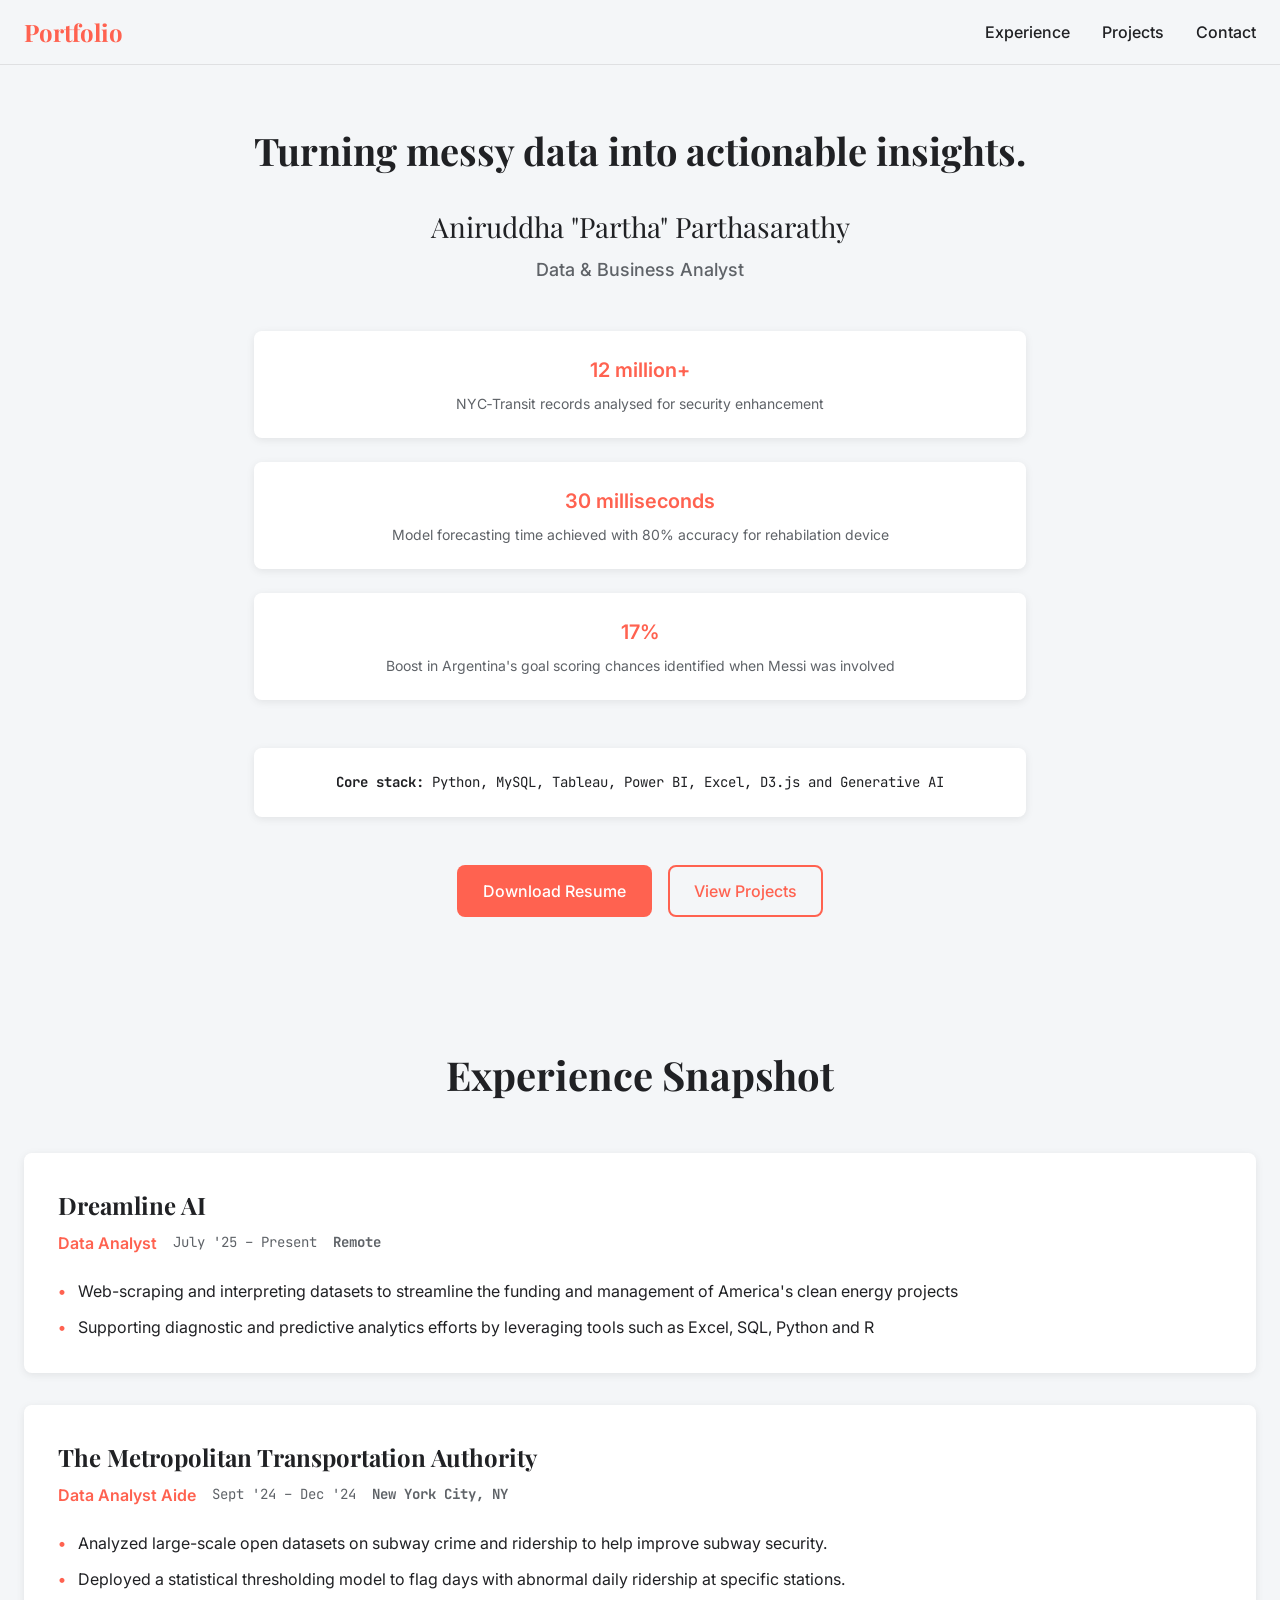
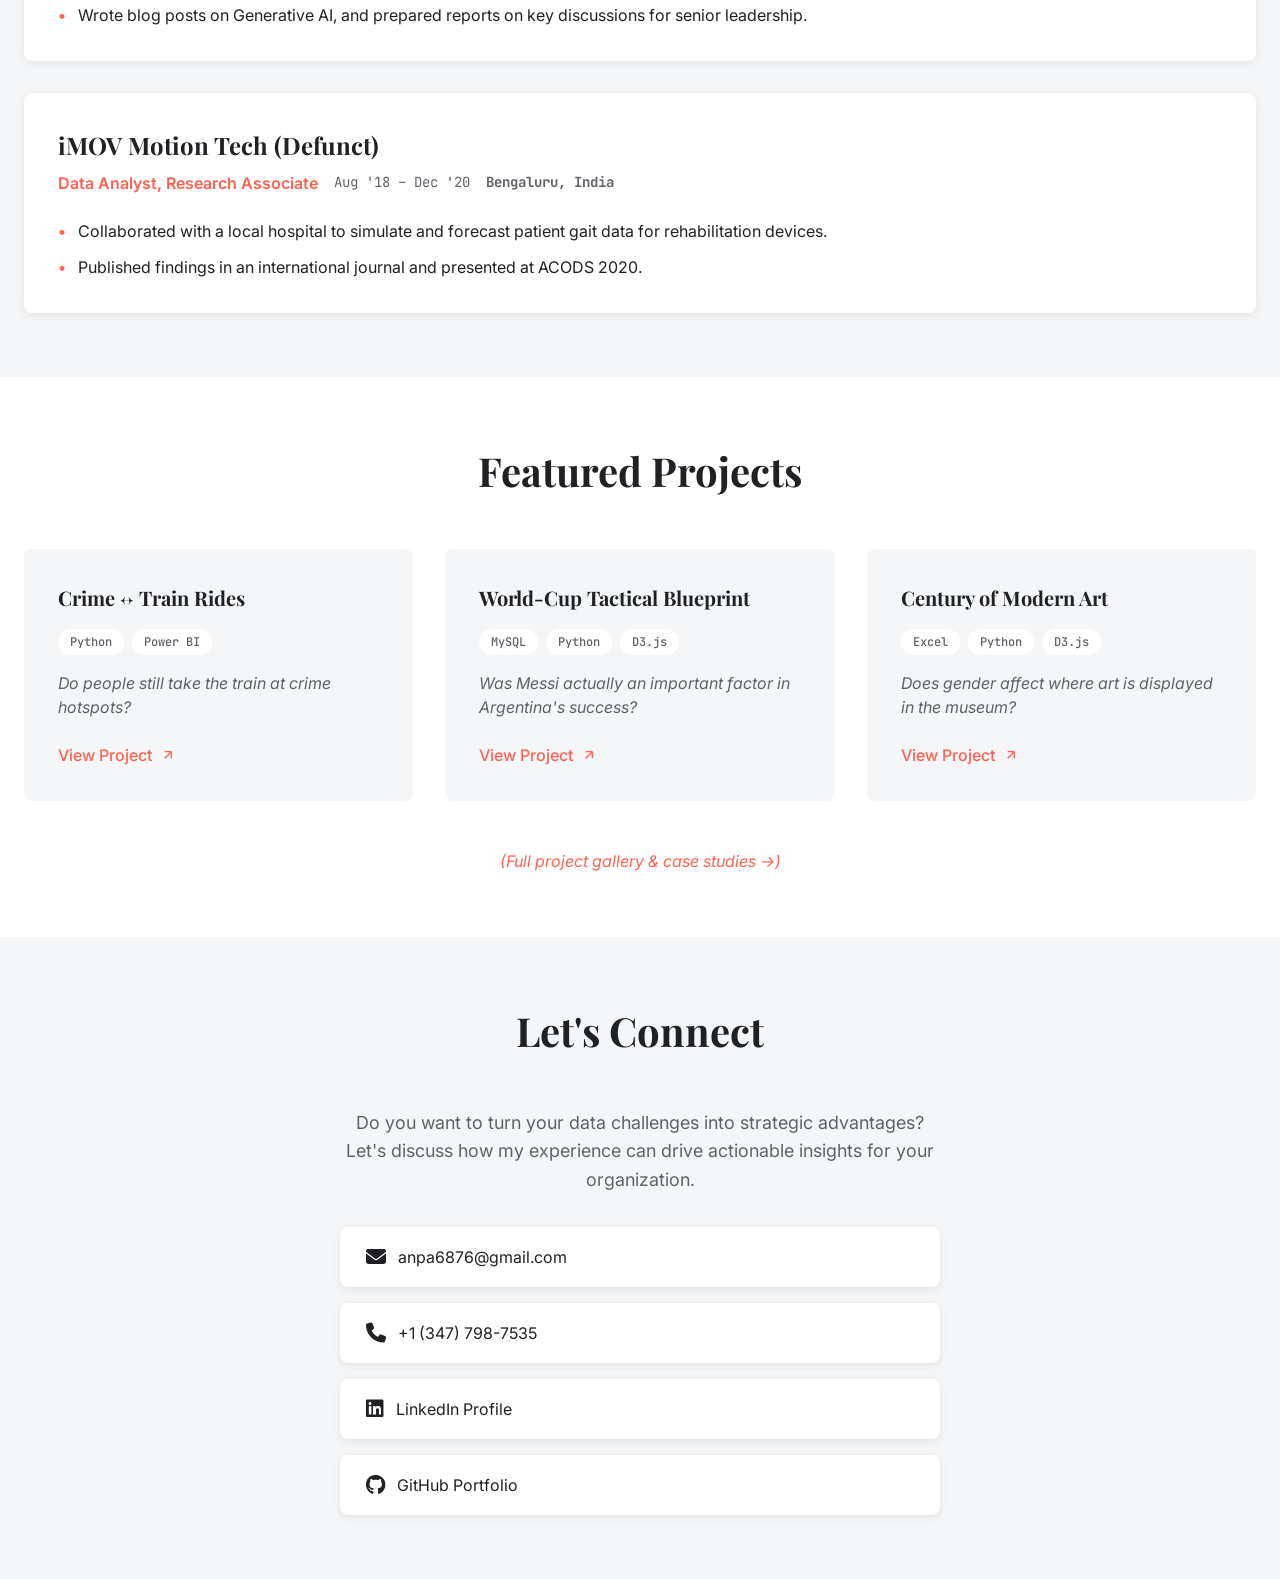
==== index.html @ e33ad89f "Updated Resume" ====
<!DOCTYPE html>
<html lang="en">
<head>
  <meta charset="UTF-8">
  <meta name="viewport" content="width=device-width, initial-scale=1.0">
  <title>Partha's Portfolio</title>
  <link rel="preconnect" href="https://fonts.googleapis.com">
  <link rel="preconnect" href="https://fonts.gstatic.com" crossorigin>
  <link href="https://fonts.googleapis.com/css2?family=Playfair+Display:wght@400;700&family=Inter:wght@400;500;600&family=JetBrains+Mono:wght@400;500&display=swap" rel="stylesheet">
  <link rel="stylesheet" href="styles.css">
  <link rel="stylesheet" href="https://cdnjs.cloudflare.com/ajax/libs/font-awesome/6.4.2/css/all.min.css">
</head>
<body>
  <!-- Navigation -->
  <nav class="nav">
    <div class="nav-container">
      <div class="nav-logo">
        <span>Portfolio</span>
      </div>
      <div class="nav-links">
        <a href="#experience" class="nav-link">Experience</a>
        <a href="#projects" class="nav-link">Projects</a>
        <a href="#contact" class="nav-link">Contact</a>
      </div>
    </div>
  </nav>

  <!-- Hero Section -->
  <section class="hero" id="home">
    <div class="container">
      <div class="hero-content">
        <h1 class="hero-tagline">Turning messy data into actionable insights.</h1>
        <div class="hero-name">
          <h2>Aniruddha "Partha" Parthasarathy</h2>
          <p class="hero-title">Data & Business Analyst</p>
        </div>
        
        <div class="hero-highlights">
          <div class="highlight">
            <span class="highlight-number">12 million+</span>
            <span class="highlight-text">NYC‑Transit records analysed for security enhancement</span>
          </div>
        
          <div class="highlight">
            <span class="highlight-number">30 milliseconds</span>
            <span class="highlight-text">Model forecasting time achieved with 80% accuracy for rehabilation device</span>
          </div>

          <div class="highlight">
            <span class="highlight-number">17%</span>
            <span class="highlight-text">Boost in Argentina's goal scoring chances identified when Messi was involved</span>
          </div>
        </div>

        <div class="hero-stack">
          <p><strong>Core stack:</strong> Python, MySQL, Tableau, Power BI, Excel, D3.js and Generative AI</p>
        </div>

        <div class="hero-actions">
          <a href="Aniruddha_Parthasarathy_CV.pdf" class="btn btn-primary" download>Download Resume</a>
          <a href="#projects" class="btn btn-secondary">View Projects</a>
        </div>
      </div>
    </div>
  </section>

  <!-- Experience Section -->
  <section class="experience" id="experience">
    <div class="container">
      <h2 class="section-title">Experience Snapshot</h2>

      
      <div class="experience-cards">

        <div class="experience-card">
          <div class="experience-header">
            <h3>Dreamline AI</h3>
            <div class="experience-meta">
              <span class="role">Data Analyst</span>
              <span class="dates">July '25 – Present</span>
              <span class="dates"><strong>Remote</strong></span>
            </div>
          </div>
          <div class="experience-highlights">
            <div class="highlight-item">
              <span class="bullet">•</span>
              <span>Web-scraping and interpreting datasets to streamline the funding and management of America's clean energy projects</span>
            </div>
            <div class="highlight-item">
              <span class="bullet">•</span>
              <span>Supporting diagnostic and predictive analytics efforts by leveraging tools such as Excel, SQL, Python and R</span>
            </div>
          </div>
        </div>

        <div class="experience-card">
          <div class="experience-header">
            <h3>The Metropolitan Transportation Authority</h3>
            <div class="experience-meta">
              <span class="role">Data Analyst Aide</span>
              <span class="dates">Sept '24 – Dec '24</span>
              <span class="dates"><strong>New York City, NY</strong></span>

            </div>
          </div>
          <div class="experience-highlights">
            <div class="highlight-item">
              <span class="bullet">•</span>
              <span>Analyzed large-scale open datasets on subway crime and ridership to help improve subway security.</span>
            </div>
            <div class="highlight-item">
              <span class="bullet">•</span>
              <span>Deployed a statistical thresholding model to flag days with abnormal daily ridership at specific stations.</span>
            </div>
            <div class="highlight-item">
              <span class="bullet">•</span>
              <span>Wrote blog posts on Generative AI, and prepared reports on key discussions for senior leadership.</span>
            </div>
          </div>
        </div>

        <div class="experience-card">
          <div class="experience-header">
            <h3>iMOV Motion Tech (Defunct)</h3>
            
            <div class="experience-meta">
              <span class="role">Data Analyst, Research Associate</span>
              <span class="dates">Aug '18 – Dec '20</span>
              <span class="dates"><strong>Bengaluru, India</strong></span>
            </div>
            
          </div>
          <div class="experience-highlights">
            <div class="highlight-item">
              <span class="bullet">•</span>
              <span>Collaborated with a local hospital to simulate and forecast patient gait data for rehabilitation devices.</span>
            </div>
            <div class="highlight-item">
              <span class="bullet">•</span>
              <span>Published findings in an international journal and presented at ACODS 2020.</span>
            </div>
          </div>
        </div>

     
      </div>
    </div>
  </section>

  <!-- Projects Section -->
  <section class="projects" id="projects">
    <div class="container">
      <h2 class="section-title">Featured Projects</h2>
      
      <div class="projects-grid">
        <div class="project-card">
          <div class="project-content">
            <h3 class="project-title">Crime ↔ Train Rides</h3>
            <div class="project-tech">
              <span class="tech-tag">Python</span>
              <span class="tech-tag">Power BI</span>
            </div>
            <p class="project-description">
              <i>Do people still take the train at crime hotspots?</i>
            </p>
            <a href="https://a-partha.github.io/NYC-Subway-Analysis/report.html" class="project-link" target="_blank" rel="noopener">
              <span>View Project</span>
              <svg width="16" height="16" viewBox="0 0 24 24" fill="none" stroke="currentColor" stroke-width="2">
                <path d="M7 17L17 7M17 7H7M17 7V17"/>
              </svg>
            </a>
          </div>
        </div>

        <div class="project-card">
          <div class="project-content">
            <h3 class="project-title">World‑Cup Tactical Blueprint</h3>
            <div class="project-tech">
              <span class="tech-tag">MySQL</span>
              <span class="tech-tag">Python</span>
              <span class="tech-tag">D3.js</span>
            </div>
            <p class="project-description">
              <i>Was Messi actually an important factor in Argentina's success?</i>
            </p>
            <a href="https://a-partha.github.io/Masters-Capstone-Project/" class="project-link" target="_blank" rel="noopener">
              <span>View Project</span>
              <svg width="16" height="16" viewBox="0 0 24 24" fill="none" stroke="currentColor" stroke-width="2">
                <path d="M7 17L17 7M17 7H7M17 7V17"/>
              </svg>
            </a>
          </div>
        </div>

        <div class="project-card">
          <div class="project-content">
            <h3 class="project-title">Century of Modern Art</h3>
            <div class="project-tech">
              <span class="tech-tag">Excel</span>
              <span class="tech-tag">Python</span>
              <span class="tech-tag">D3.js</span>

            </div>
            <p class="project-description">
              <i>Does gender affect where art is displayed in the museum?</i>
            </p>
            <a href="https://a-partha.github.io/MoMA-Stats-Exploration/home.html" class="project-link" target="_blank" rel="noopener">
              <span>View Project</span>
              <svg width="16" height="16" viewBox="0 0 24 24" fill="none" stroke="currentColor" stroke-width="2">
                <path d="M7 17L17 7M17 7H7M17 7V17"/>
              </svg>
            </a>
          </div>
        </div>

      </div>

      <div class="projects-cta">
        <p><a href="projects.html" class="exhibition-link">(Full project gallery & case studies →)</a></p>
      </div>
    </div>
  </section>

  <!-- Contact Section -->
  <section class="contact" id="contact">
    <div class="container">
      <h2 class="section-title">Let's Connect</h2>
      <div class="contact-content">
        <div class="contact-info">
          <p class="contact-description">
            Do you want to turn your data challenges into strategic advantages? 
            Let's discuss how my experience can drive actionable insights for your organization.
          </p>
          <div class="contact-links">
            <a href="mailto:anpa6876@gmail.com" class="contact-link" target="_blank" rel="noopener">
              <i class="fa-solid fa-envelope fa-lg"></i>
              anpa6876@gmail.com
            </a>
            <a href="tel:+13477987535" class="contact-link" target="_blank" rel="noopener">
              <i class="fa-solid fa-phone fa-lg"></i>
              +1 (347) 798-7535
            </a>
            <a href="https://www.linkedin.com/in/ani-partha" class="contact-link" target="_blank" rel="noopener">
              <i class="fa-brands fa-linkedin fa-lg"></i>
              LinkedIn Profile
            </a>
            <a href="https://www.github.com/a-partha" class="contact-link" target="_blank" rel="noopener">
              <i class="fa-brands fa-github fa-lg"></i>
              GitHub Portfolio
            </a>
          </div>
        </div>
      </div>
    </div>
  </section>

  <script src="script.js"></script>
</body>
</html>
---- styles.css ----
/* Reset and Base Styles */
* {
  margin: 0;
  padding: 0;
  box-sizing: border-box;
}

html {
  scroll-behavior: smooth;
}

body {
  font-family: 'Inter', sans-serif;
  font-size: 16px;
  line-height: 1.5;
  color: #202124;
  background-color: #F4F6F8;
  overflow-x: hidden;
}

/* Container */
.container {
  max-width: 1280px;
  margin: 0 auto;
  padding: 0 24px;
}

/* Navigation */
.nav {
  position: fixed;
  top: 0;
  left: 0;
  right: 0;
  background: rgba(244, 246, 248, 0.95);
  backdrop-filter: blur(10px);
  border-bottom: 1px solid rgba(32, 33, 36, 0.1);
  z-index: 1000;
  transition: all 200ms ease;
}

.nav-container {
  max-width: 1280px;
  margin: 0 auto;
  padding: 0 24px;
  display: flex;
  justify-content: space-between;
  align-items: center;
  height: 64px;
}

.nav-logo {
  font-family: 'Playfair Display', serif;
  font-weight: 700;
  font-size: 24px;
  color: #FF6250;
}

.nav-links {
  display: flex;
  gap: 32px;
}

.nav-link {
  text-decoration: none;
  color: #202124;
  font-weight: 500;
  transition: color 200ms ease;
  position: relative;
}

.nav-link:hover {
  color: #FF6250;
}

.nav-link::after {
  content: '';
  position: absolute;
  bottom: -4px;
  left: 0;
  width: 0;
  height: 2px;
  background-color: #FF6250;
  transition: width 200ms ease;
}

.nav-link:hover::after {
  width: 100%;
}

/* Hero Section */
.hero {
  padding: 128px 0 64px;
  min-height: 100vh;
  display: flex;
  align-items: center;
}

.hero-content {
  grid-column: 1 / -1;
  text-align: center;
  max-width: 800px;
  margin: 0 auto;
}

.hero-tagline {
  font-family: 'Playfair Display', serif;
  font-weight: 700;
  font-size: clamp(38px, 2vw, 48px);
  line-height: 1.2;
  margin-bottom: 32px;
  color: #202124;
  animation: fadeUp 800ms ease forwards;
  opacity: 0;
  /* white-space: nowrap;  */
  text-align: center;
}

/* Allow wrapping on small screens */
@media (max-width: 700px) {
  .hero-tagline {
    white-space: normal;
  }
}

.hero-name {
  margin-bottom: 48px;
  animation: fadeUp 800ms ease 200ms forwards;
  opacity: 0;
}

.hero-name h2 {
  font-family: 'Playfair Display', serif;
  font-weight: 400;
  font-size: clamp(24px, 4vw, 28px);
  margin-bottom: 8px;

}

.hero-title {
  font-size: 18px;
  font-weight: 500;
  color: #5f6368;
}

.hero-highlights {
  display: grid;
  gap: 24px;
  margin-bottom: 48px;
  animation: fadeUp 800ms ease 400ms forwards;
  opacity: 0;
}

.highlight {
  display: flex;
  flex-direction: column;
  gap: 8px;
  padding: 24px;
  background: white;
  border-radius: 8px;
  box-shadow: 0 2px 8px rgba(0, 0, 0, 0.08);
  transition: transform 200ms ease, box-shadow 200ms ease;
}

.highlight:hover {
  transform: translateY(-4px);
  box-shadow: 0 8px 24px rgba(0, 0, 0, 0.12);
}

.highlight-number {
  font-weight: 600;
  font-size: 20px;
  color: #FF6250;
}

.highlight-text {
  color: #5f6368;
  font-size: 14px;
}

.hero-stack {
  margin-bottom: 48px;
  padding: 24px;
  background: white;
  border-radius: 8px;
  box-shadow: 0 2px 8px rgba(0, 0, 0, 0.08);
  animation: fadeUp 800ms ease 600ms forwards;
  opacity: 0;
}

.hero-stack p {
  font-family: 'JetBrains Mono', monospace;
  font-size: 14px;
  color: #202124;
}

.hero-actions {
  display: flex;
  gap: 16px;
  justify-content: center;
  flex-wrap: wrap;
  animation: fadeUp 800ms ease 800ms forwards;
  opacity: 0;
}

/* Buttons */
.btn {
  display: inline-flex;
  align-items: center;
  gap: 8px;
  padding: 12px 24px;
  min-height: 44px;
  min-width: 44px;
  border-radius: 8px;
  text-decoration: none;
  font-weight: 500;
  transition: all 200ms ease;
  cursor: pointer;
  border: 2px solid transparent;
}

.btn-primary {
  background-color: #FF6250;
  color: white;
}

.btn-primary:hover {
  background-color: #e55542;
  transform: translateY(-2px);
  box-shadow: 0 4px 12px rgba(255, 98, 80, 0.3);
}

.btn-secondary {
  background-color: transparent;
  color: #FF6250;
  border-color: #FF6250;
}

.btn-secondary:hover {
  background-color: #FF6250;
  color: white;
  transform: translateY(-2px);
  box-shadow: 0 4px 12px rgba(255, 98, 80, 0.3);
}

/* Section Titles */
.section-title {
  font-family: 'Playfair Display', serif;
  font-weight: 700;
  font-size: clamp(28px, 4vw, 40px);
  margin-bottom: 48px;
  text-align: center;
  grid-column: 1 / -1;
}

/* Experience Section */
.experience {
  padding: 64px 0;
}

.experience-cards {
  grid-column: 1 / -1;
  display: grid;
  gap: 32px;
}

.experience-card {
  background: white;
  border-radius: 8px;
  padding: 32px;
  box-shadow: 0 2px 8px rgba(0, 0, 0, 0.08);
  transition: all 200ms ease;
  border: 2px solid transparent;
}

.experience-card:hover {
  transform: translateY(-4px);
  box-shadow: 0 8px 24px rgba(0, 0, 0, 0.12);
  border-color: #FF6250;
}

.experience-header {
  margin-bottom: 24px;
}

.experience-header h3 {
  font-family: 'Playfair Display', serif;
  font-weight: 700;
  font-size: 24px;
  margin-bottom: 8px;
  color: #202124;
}

.experience-meta {
  display: flex;
  gap: 16px;
  align-items: center;
  flex-wrap: wrap;
}

.role {
  font-weight: 600;
  color: #FF6250;
}

.dates {
  font-family: 'JetBrains Mono', monospace;
  font-size: 14px;
  color: #5f6368;
}

.experience-highlights {
  display: flex;
  flex-direction: column;
  gap: 12px;
}

.highlight-item {
  display: flex;
  gap: 12px;
  align-items: flex-start;
}

.bullet {
  color: #FF6250;
  font-weight: 600;
  flex-shrink: 0;
}

/* Projects Section */
.projects {
  padding: 64px 0;
  background: white;
}

.projects-grid {
  grid-column: 1 / -1;
  display: grid;
  grid-template-columns: repeat(auto-fit, minmax(350px, 1fr));
  gap: 32px;
  margin-bottom: 48px;
}

.project-card {
  background: #F4F6F8;
  border-radius: 8px;
  padding: 32px;
  transition: all 200ms ease;
  border: 2px solid transparent;
  height: 100%;
  display: flex;
  flex-direction: column;
}

.project-card:hover {
  transform: translateY(-4px);
  box-shadow: 0 8px 24px rgba(0, 0, 0, 0.12);
  border-color: #FF6250;
}

.project-content {
  display: flex;
  flex-direction: column;
  height: 100%;
}

.project-title {
  font-family: 'Playfair Display', serif;
  font-weight: 700;
  font-size: 20px;
  margin-bottom: 16px;
  color: #202124;
}

.project-tech {
  display: flex;
  gap: 8px;
  margin-bottom: 16px;
  flex-wrap: wrap;
}

.tech-tag {
  background: white;
  color: #5f6368;
  padding: 4px 12px;
  border-radius: 16px;
  font-size: 12px;
  font-family: 'JetBrains Mono', monospace;
  font-weight: 500;
}

.project-description {
  color: #5f6368;
  margin-bottom: 24px;
  flex-grow: 1;
}

.project-link {
  display: inline-flex;
  align-items: center;
  gap: 8px;
  color: #FF6250;
  text-decoration: none;
  font-weight: 500;
  transition: all 200ms ease;
  align-self: flex-start;
}

.project-link:hover {
  color: #e55542;
  transform: translateX(4px);
}

.projects-cta {
  grid-column: 1 / -1;
  text-align: center;
  color: #5f6368;
  font-style: italic;
}

.exhibition-link {
  color: #FF6250;
  text-decoration: none;
  transition: color 200ms ease;
}

.exhibition-link:hover {
  color: #e55542;
  text-decoration: underline;
}

/* Contact Section */
.contact {
  padding: 64px 0;
}

.contact-content {
  grid-column: 1 / -1;
  text-align: center;
  max-width: 600px;
  margin: 0 auto;
}

.contact-description {
  font-size: 18px;
  color: #5f6368;
  margin-bottom: 32px;
  line-height: 1.6;
}

.contact-links {
  display: grid;
  gap: 16px;
}

.contact-link {
  display: inline-flex;
  align-items: center;
  gap: 12px;
  padding: 16px 24px;
  background: white;
  border-radius: 8px;
  text-decoration: none;
  color: #202124;
  transition: all 200ms ease;
  box-shadow: 0 2px 8px rgba(0, 0, 0, 0.08);
  border: 2px solid transparent;
}

.contact-link:hover {
  color: #FF6250;
  transform: translateY(-2px);
  box-shadow: 0 4px 12px rgba(0, 0, 0, 0.12);
  border-color: #FF6250;
}

.contact-link svg {
  flex-shrink: 0;
}

/* Animations */
@keyframes fadeUp {
  from {
    opacity: 0;
    transform: translateY(32px);
  }
  to {
    opacity: 1;
    transform: translateY(0);
  }
}

/* Responsive Design */
@media (max-width: 1024px) {
  .container {
    padding: 0 16px;
    gap: 16px;
  }
  
  .nav-container {
    padding: 0 16px;
  }
  
  .projects-grid {
    grid-template-columns: repeat(auto-fit, minmax(300px, 1fr));
  }
}

@media (max-width: 768px) {
  .nav-links {
    gap: 24px;
  }
  
  .nav-link {
    font-size: 14px;
  }
  
  .hero {
    padding: 96px 0 64px;
  }
  
  .hero-actions {
    flex-direction: column;
    align-items: center;
  }
  
  .btn {
    width: 100%;
    max-width: 280px;
    justify-content: center;
  }
  
  .experience-meta {
    flex-direction: column;
    align-items: flex-start;
    gap: 8px;
  }
  
  .projects-grid {
    grid-template-columns: 1fr;
  }
  
  .contact-links {
    gap: 12px;
  }
}

@media (max-width: 640px) {
  .nav-container {
    flex-direction: column;
    height: auto;
    padding: 16px;
    gap: 16px;
  }
  
  .nav-links {
    gap: 16px;
  }
  
  .hero {
    padding: 120px 0 64px;
  }
  
  .hero-highlights {
    gap: 16px;
  }
  
  .highlight {
    padding: 16px;
  }
  
  .hero-stack {
    padding: 16px;
  }
  
  .experience-card,
  .project-card {
    padding: 24px;
  }
  
  .section-title {
    margin-bottom: 32px;
  }
}

/* Accessibility and Motion Preferences */
@media (prefers-reduced-motion: reduce) {
  * {
    animation-duration: 0.01ms !important;
    animation-iteration-count: 1 !important;
    transition-duration: 0.01ms !important;
  }
  
  html {
    scroll-behavior: auto;
  }
}

/* Focus Styles for Accessibility */
a:focus,
button:focus,
.btn:focus {
  outline: 2px solid #FF6250;
  outline-offset: 2px;
}

/* High Contrast Mode Support */
@media (prefers-contrast: high) {
  .hero-highlights .highlight,
  .experience-card,
  .project-card,
  .contact-link {
    border: 2px solid #202124;
  }
}
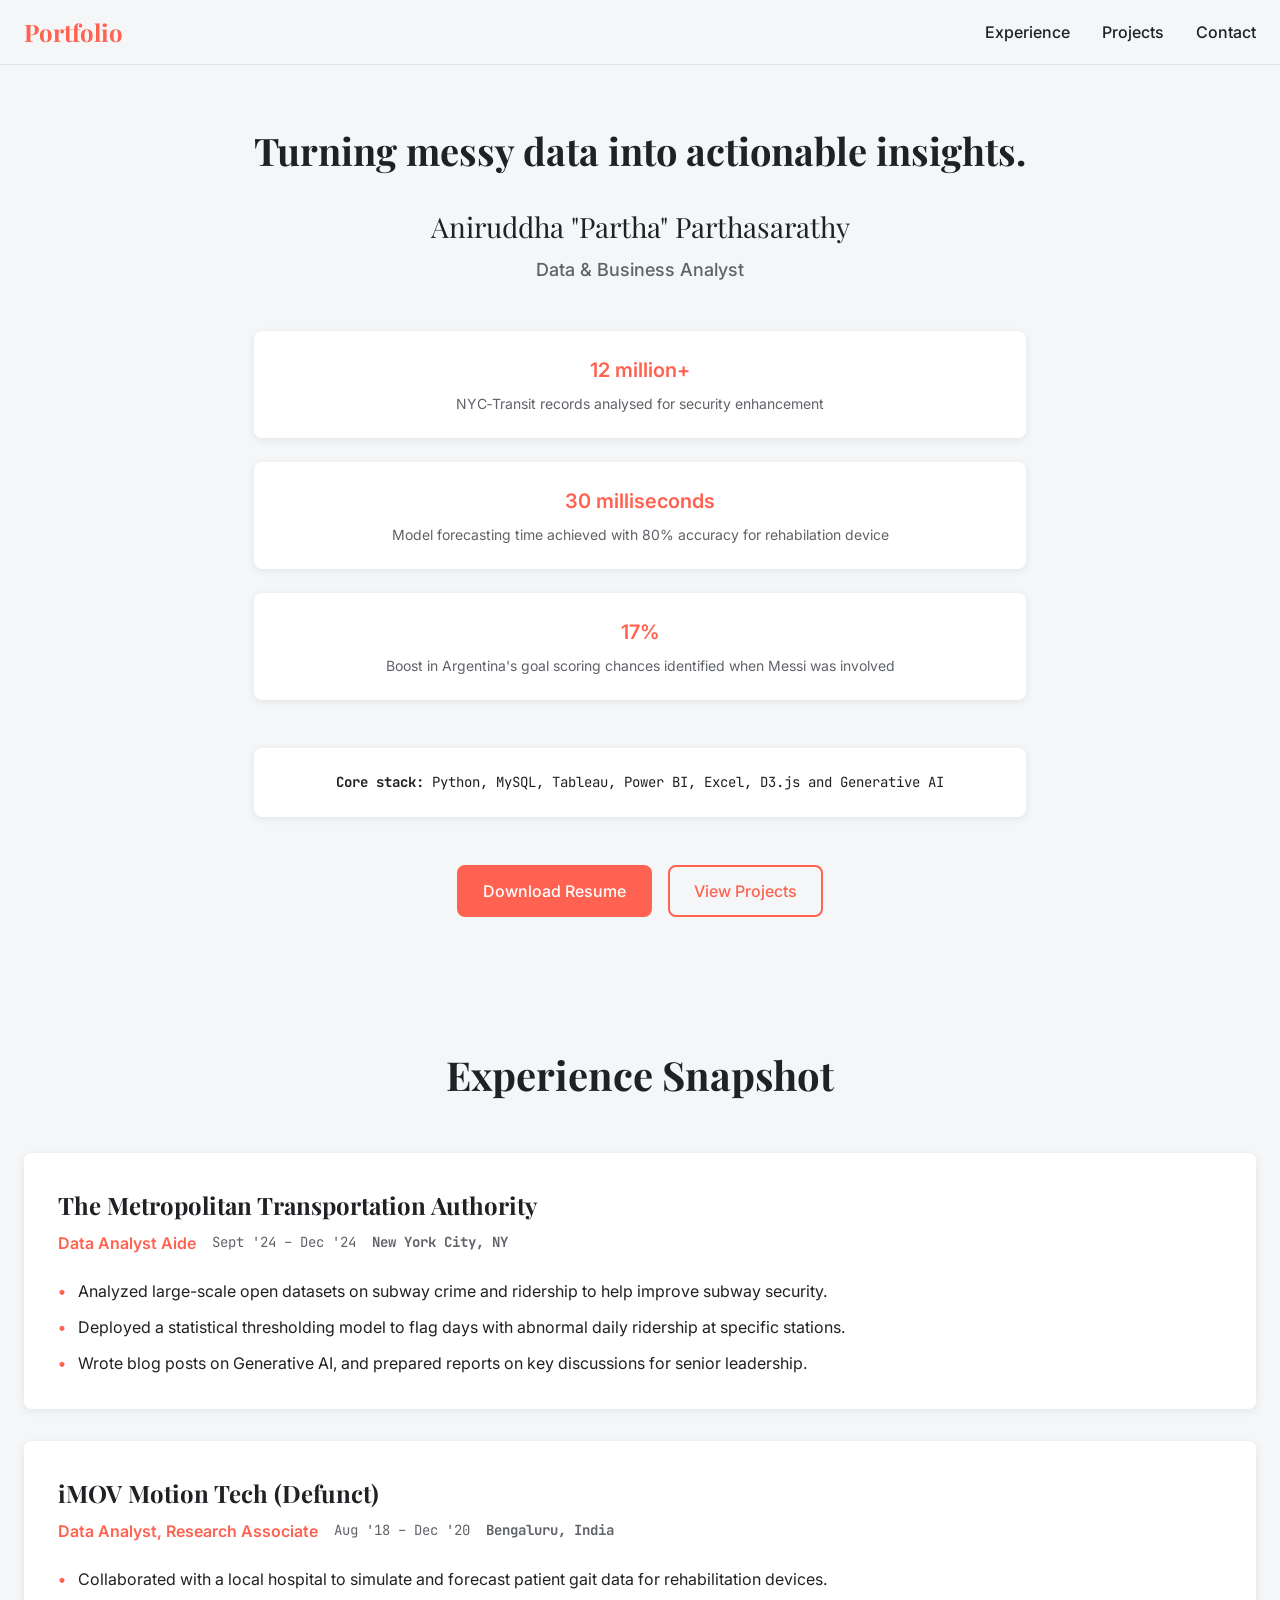
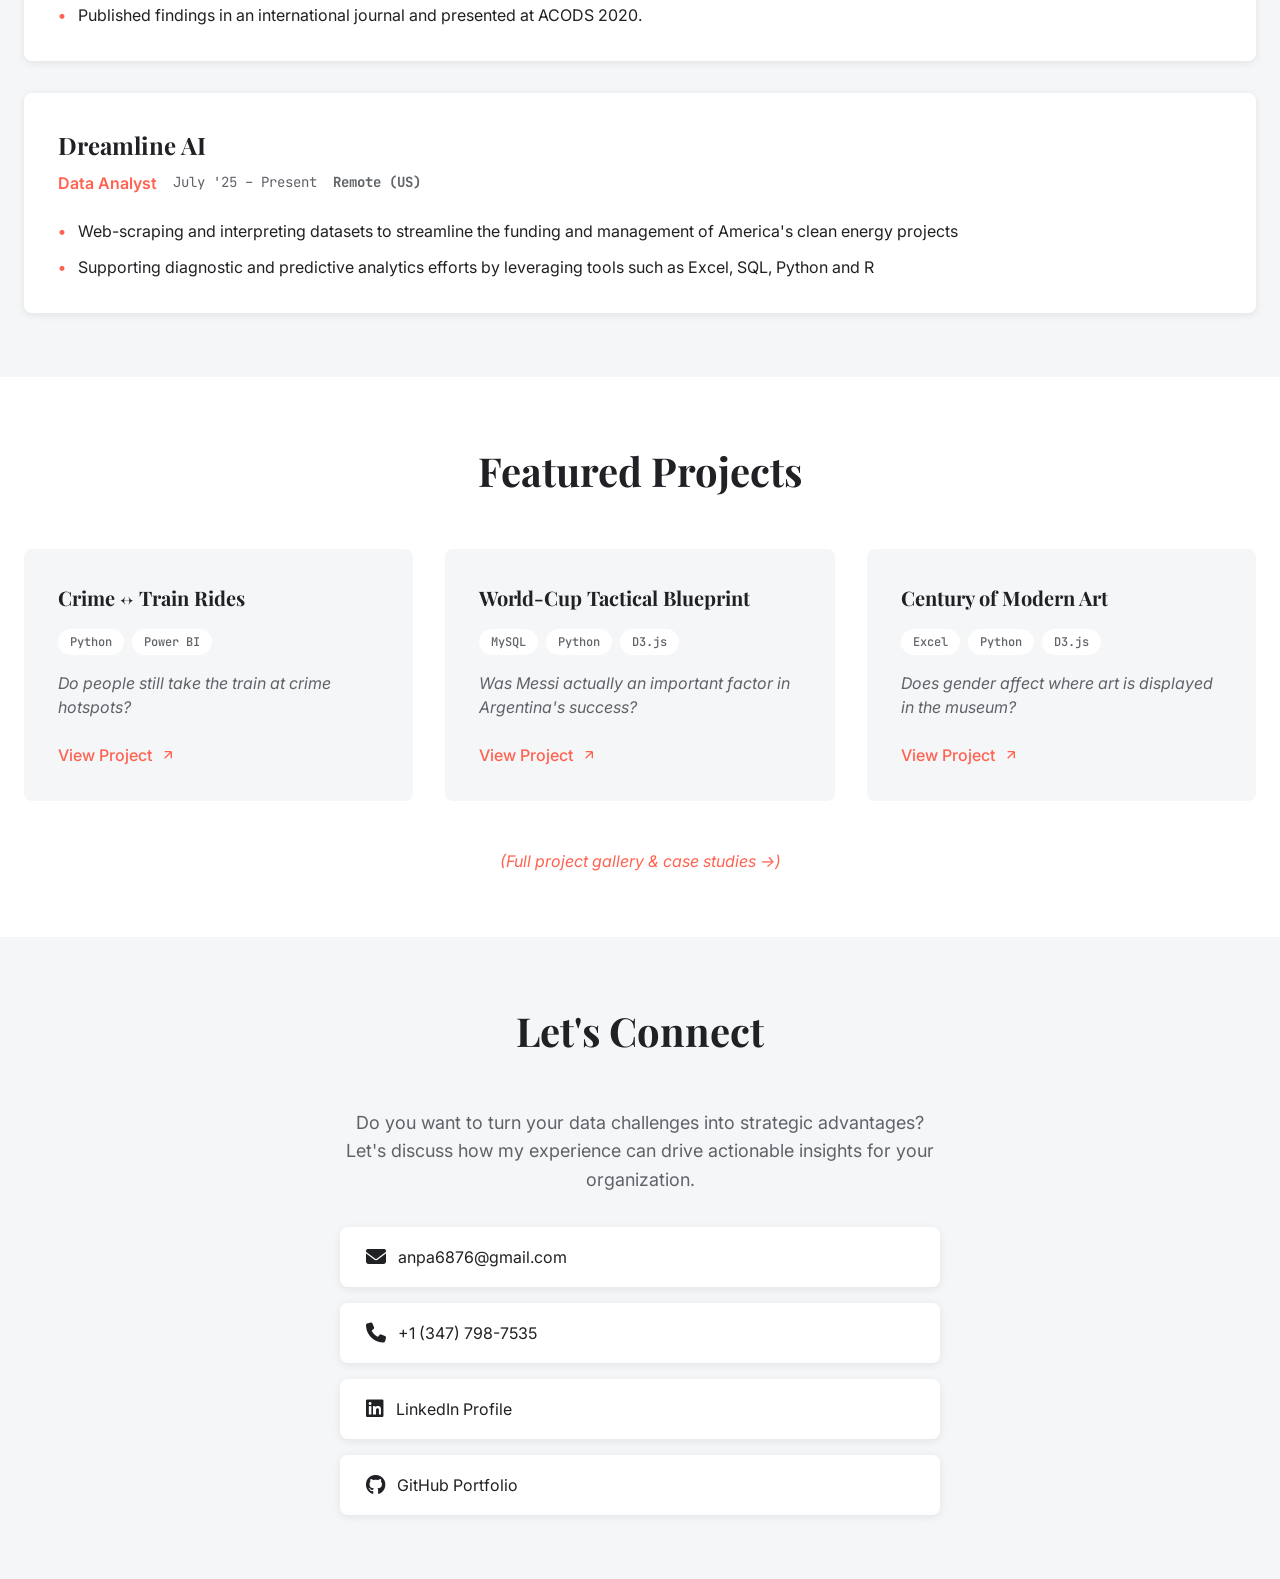
==== commit 6f685ce0: "Content Edits" ====
--- a/index.html
+++ b/index.html
@@ -74,27 +74,6 @@
 
         <div class="experience-card">
           <div class="experience-header">
-            <h3>Dreamline AI</h3>
-            <div class="experience-meta">
-              <span class="role">Data Analyst</span>
-              <span class="dates">July '25 – Present</span>
-              <span class="dates"><strong>Remote</strong></span>
-            </div>
-          </div>
-          <div class="experience-highlights">
-            <div class="highlight-item">
-              <span class="bullet">•</span>
-              <span>Web-scraping and interpreting datasets to streamline the funding and management of America's clean energy projects</span>
-            </div>
-            <div class="highlight-item">
-              <span class="bullet">•</span>
-              <span>Supporting diagnostic and predictive analytics efforts by leveraging tools such as Excel, SQL, Python and R</span>
-            </div>
-          </div>
-        </div>
-
-        <div class="experience-card">
-          <div class="experience-header">
             <h3>The Metropolitan Transportation Authority</h3>
             <div class="experience-meta">
               <span class="role">Data Analyst Aide</span>
@@ -141,7 +120,26 @@
             </div>
           </div>
         </div>
-
+        <div class="experience-card">
+          <div class="experience-header">
+            <h3>Dreamline AI</h3>
+            <div class="experience-meta">
+              <span class="role">Data Analyst</span>
+              <span class="dates">July '25 – Present</span>
+              <span class="dates"><strong>Remote (US)</strong></span>
+            </div>
+          </div>
+          <div class="experience-highlights">
+            <div class="highlight-item">
+              <span class="bullet">•</span>
+              <span>Web-scraping and interpreting datasets to streamline the funding and management of America's clean energy projects</span>
+            </div>
+            <div class="highlight-item">
+              <span class="bullet">•</span>
+              <span>Supporting diagnostic and predictive analytics efforts by leveraging tools such as Excel, SQL, Python and R</span>
+            </div>
+          </div>
+        </div>
      
       </div>
     </div>
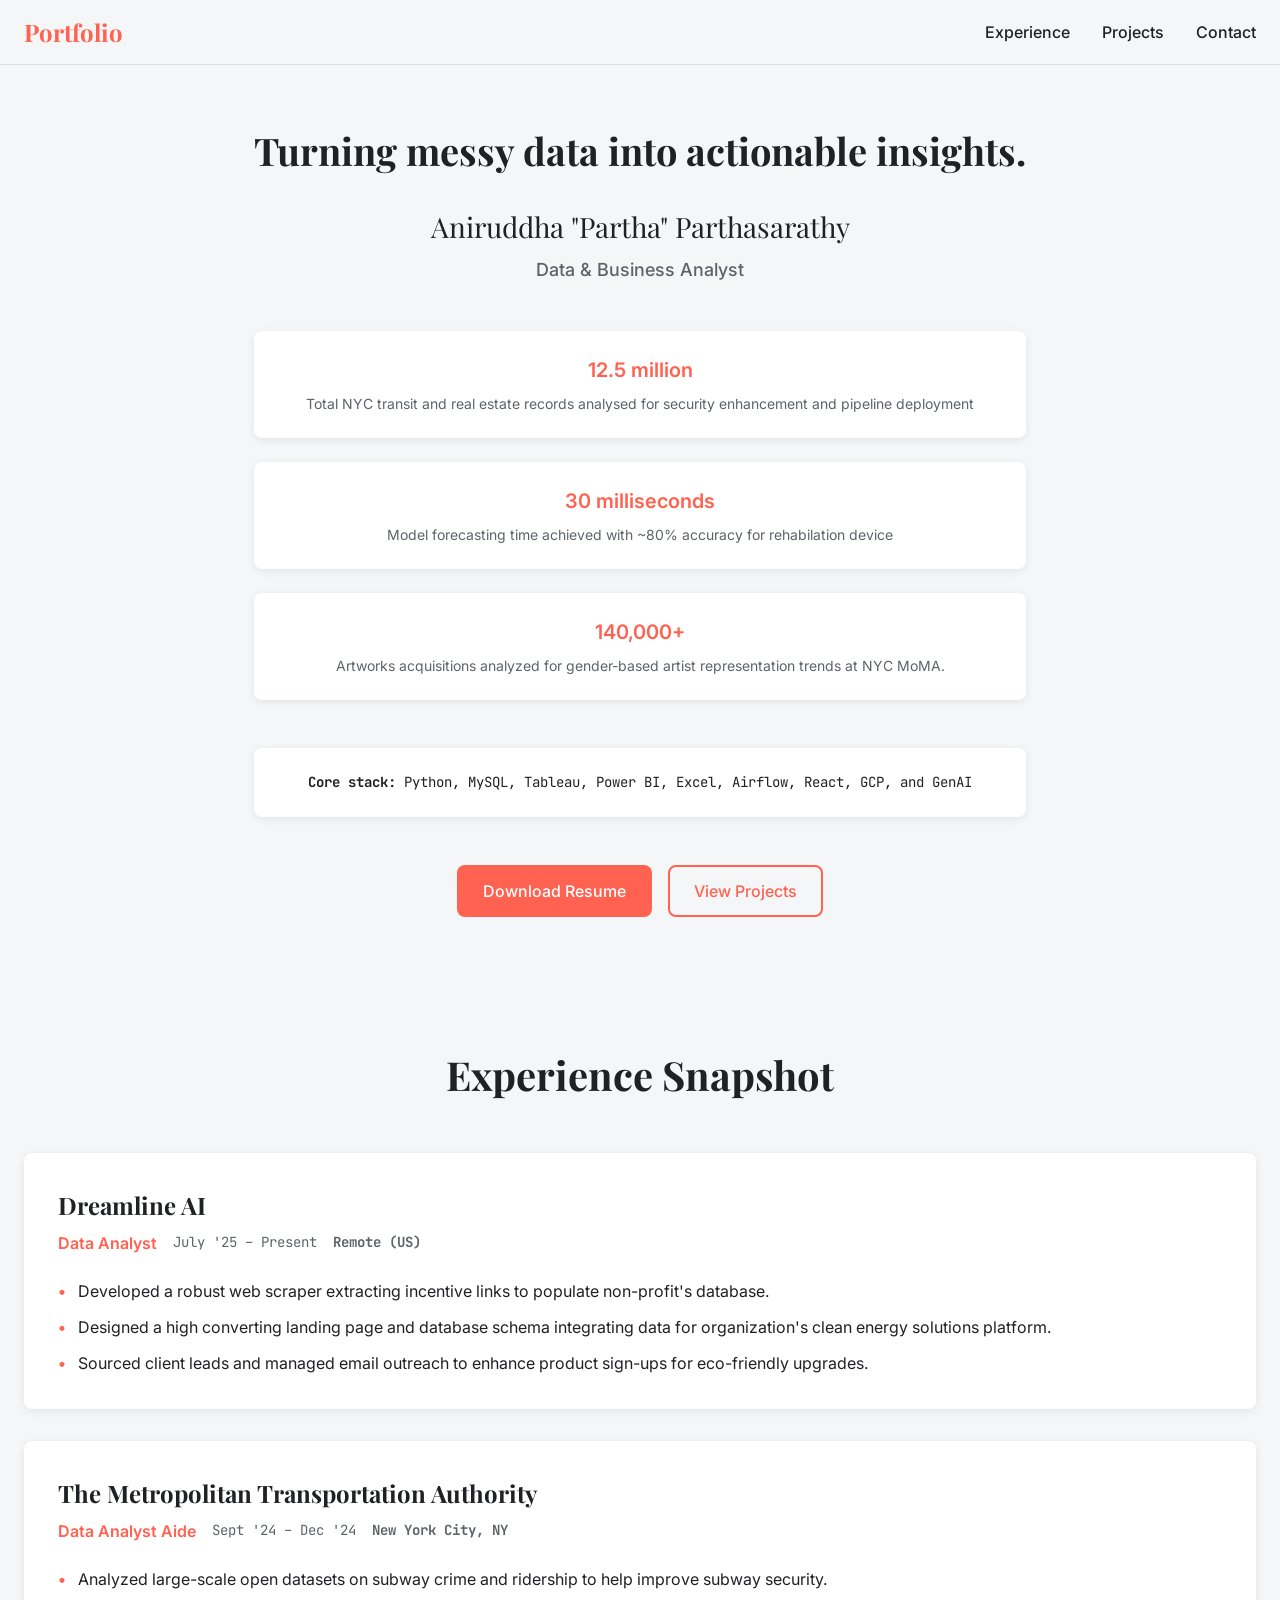
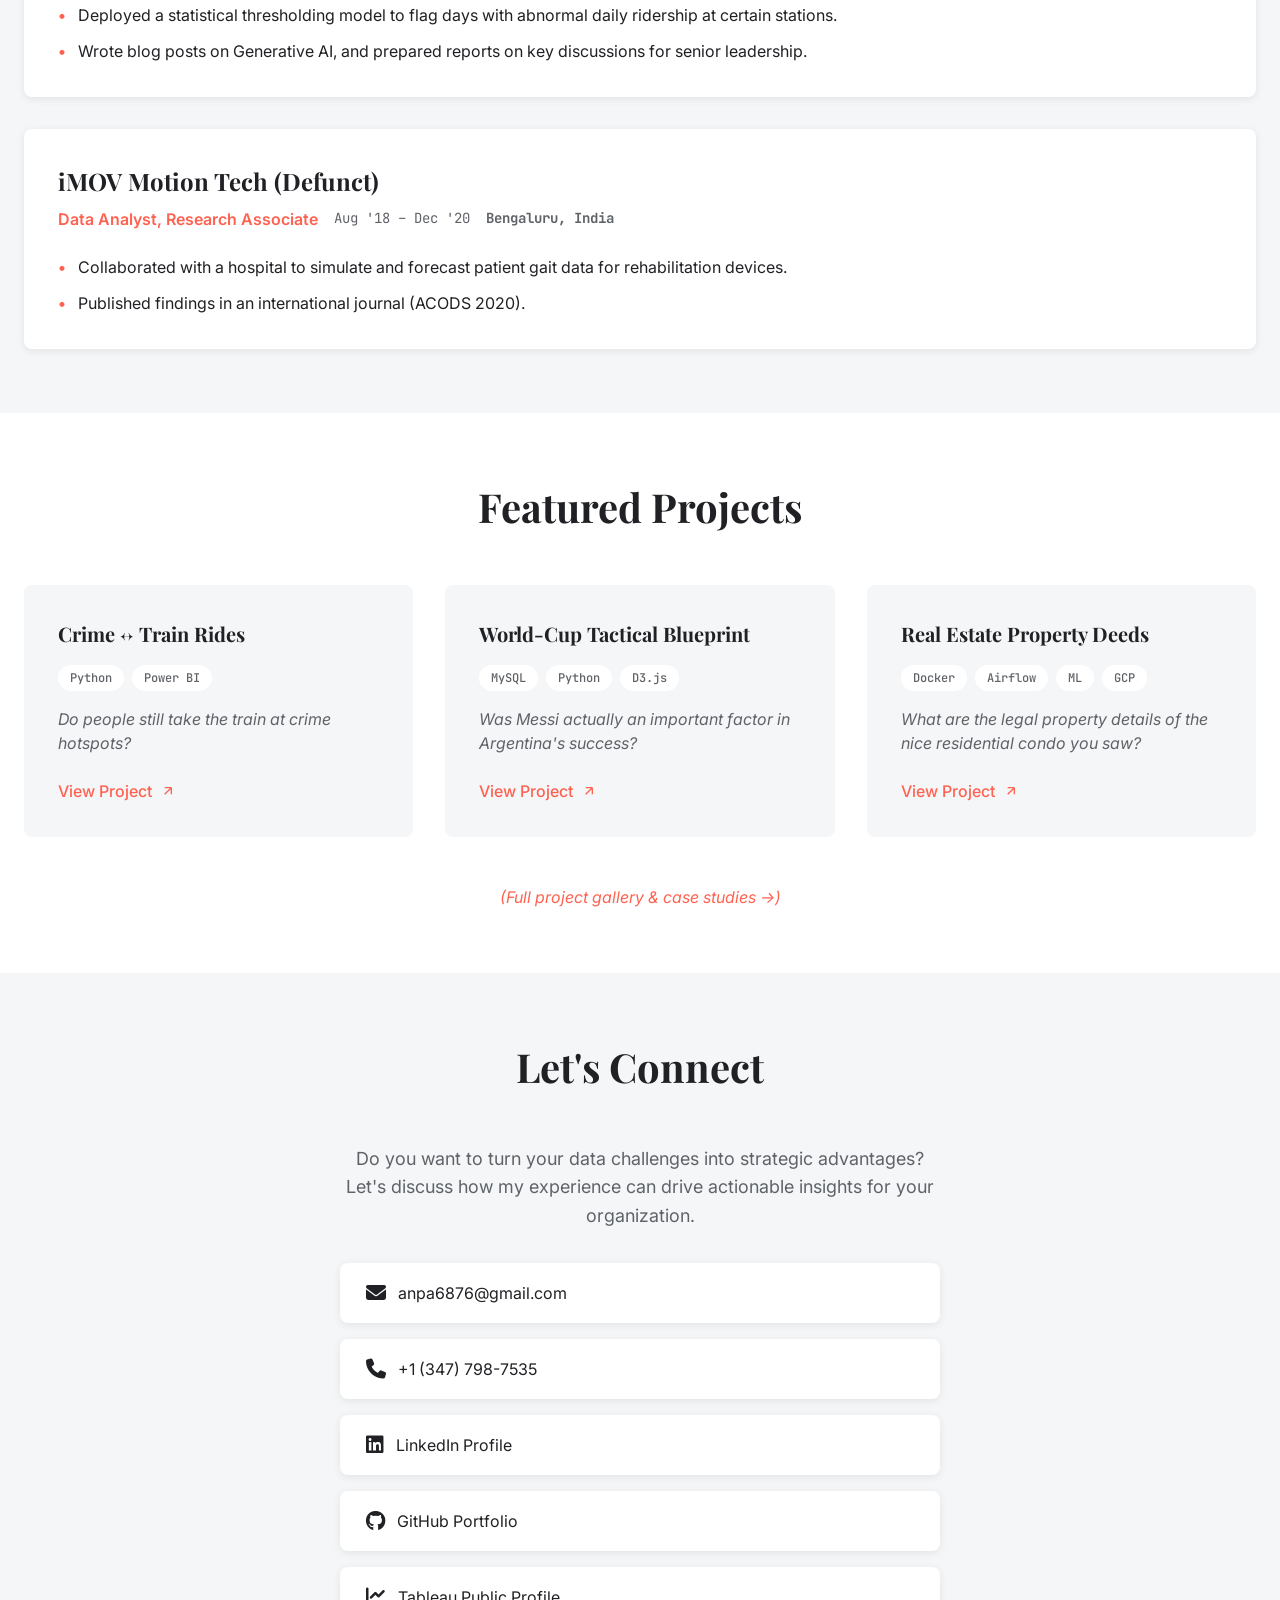
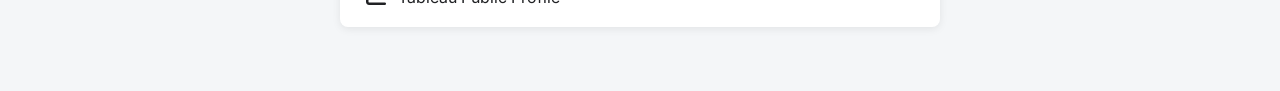
==== commit 7fd709b1: "Project  + Experience Updates" ====
--- a/index.html
+++ b/index.html
@@ -34,26 +34,26 @@
           <h2>Aniruddha "Partha" Parthasarathy</h2>
           <p class="hero-title">Data & Business Analyst</p>
         </div>
-        
+
         <div class="hero-highlights">
           <div class="highlight">
-            <span class="highlight-number">12 million+</span>
-            <span class="highlight-text">NYC‑Transit records analysed for security enhancement</span>
+            <span class="highlight-number">12.5 million</span>
+            <span class="highlight-text">Total NYC transit and real estate records analysed for security enhancement and pipeline deployment</span>
+          </div>
+
+          <div class="highlight">
+            <span class="highlight-number">30 milliseconds</span>
+            <span class="highlight-text">Model forecasting time achieved with ~80% accuracy for rehabilation device</span>
           </div>
         
           <div class="highlight">
-            <span class="highlight-number">30 milliseconds</span>
-            <span class="highlight-text">Model forecasting time achieved with 80% accuracy for rehabilation device</span>
-          </div>
-
-          <div class="highlight">
-            <span class="highlight-number">17%</span>
-            <span class="highlight-text">Boost in Argentina's goal scoring chances identified when Messi was involved</span>
+            <span class="highlight-number">140,000+</span>
+            <span class="highlight-text">Artworks acquisitions analyzed for gender-based artist representation trends at NYC MoMA.</span>
           </div>
         </div>
 
         <div class="hero-stack">
-          <p><strong>Core stack:</strong> Python, MySQL, Tableau, Power BI, Excel, D3.js and Generative AI</p>
+          <p><strong>Core stack:</strong> Python, MySQL, Tableau, Power BI, Excel, Airflow, React,  GCP, and GenAI</p>
         </div>
 
         <div class="hero-actions">
@@ -69,8 +69,38 @@
     <div class="container">
       <h2 class="section-title">Experience Snapshot</h2>
 
-      
+
       <div class="experience-cards">
+
+        
+        <div class="experience-card">
+          <div class="experience-header">
+            <h3>Dreamline AI</h3>
+            <div class="experience-meta">
+              <span class="role">Data Analyst</span>
+              <span class="dates">July '25 – Present</span>
+              <span class="dates"><strong>Remote (US)</strong></span>
+
+            </div>
+          </div>
+          <div class="experience-highlights">
+            <div class="highlight-item">
+              <span class="bullet">•</span>
+              <span>Developed a robust web scraper extracting incentive links to populate non-profit's database.</span>
+
+            </div>
+            <div class="highlight-item">
+              <span class="bullet">•</span>
+              <span>Designed a high converting landing page and database schema integrating data for organization's clean energy solutions platform.</span>
+            </div>
+          
+            <div class="highlight-item">
+              <span class="bullet">•</span>
+              <span>Sourced client leads and managed email outreach to enhance product sign-ups for eco-friendly upgrades.</span>
+            </div>
+          </div>
+        </div>
+
 
         <div class="experience-card">
           <div class="experience-header">
@@ -89,7 +119,7 @@
             </div>
             <div class="highlight-item">
               <span class="bullet">•</span>
-              <span>Deployed a statistical thresholding model to flag days with abnormal daily ridership at specific stations.</span>
+              <span>Deployed a statistical thresholding model to flag days with abnormal daily ridership at certain stations.</span>
             </div>
             <div class="highlight-item">
               <span class="bullet">•</span>
@@ -98,49 +128,34 @@
           </div>
         </div>
 
+      
         <div class="experience-card">
           <div class="experience-header">
             <h3>iMOV Motion Tech (Defunct)</h3>
-            
+
             <div class="experience-meta">
               <span class="role">Data Analyst, Research Associate</span>
               <span class="dates">Aug '18 – Dec '20</span>
               <span class="dates"><strong>Bengaluru, India</strong></span>
             </div>
-            
+
           </div>
           <div class="experience-highlights">
             <div class="highlight-item">
               <span class="bullet">•</span>
-              <span>Collaborated with a local hospital to simulate and forecast patient gait data for rehabilitation devices.</span>
-            </div>
-            <div class="highlight-item">
-              <span class="bullet">•</span>
-              <span>Published findings in an international journal and presented at ACODS 2020.</span>
-            </div>
-          </div>
-        </div>
-        <div class="experience-card">
-          <div class="experience-header">
-            <h3>Dreamline AI</h3>
-            <div class="experience-meta">
-              <span class="role">Data Analyst</span>
-              <span class="dates">July '25 – Present</span>
-              <span class="dates"><strong>Remote (US)</strong></span>
-            </div>
-          </div>
-          <div class="experience-highlights">
-            <div class="highlight-item">
-              <span class="bullet">•</span>
-              <span>Web-scraping and interpreting datasets to streamline the funding and management of America's clean energy projects</span>
-            </div>
-            <div class="highlight-item">
-              <span class="bullet">•</span>
-              <span>Supporting diagnostic and predictive analytics efforts by leveraging tools such as Excel, SQL, Python and R</span>
-            </div>
-          </div>
-        </div>
-     
+              <span>Collaborated with a hospital to simulate and forecast patient gait data for rehabilitation devices.</span>
+            </div>
+            <div class="highlight-item">
+              <span class="bullet">•</span>
+              <span>Published findings in an international journal (ACODS 2020).</span>
+            </div>
+          </div>
+        </div>
+
+        
+
+
+
       </div>
     </div>
   </section>
@@ -149,7 +164,7 @@
   <section class="projects" id="projects">
     <div class="container">
       <h2 class="section-title">Featured Projects</h2>
-      
+
       <div class="projects-grid">
         <div class="project-card">
           <div class="project-content">
@@ -192,17 +207,19 @@
 
         <div class="project-card">
           <div class="project-content">
-            <h3 class="project-title">Century of Modern Art</h3>
+            <h3 class="project-title">Real Estate Property Deeds</h3>
             <div class="project-tech">
-              <span class="tech-tag">Excel</span>
-              <span class="tech-tag">Python</span>
-              <span class="tech-tag">D3.js</span>
+              <span class="tech-tag">Docker</span>
+              <span class="tech-tag">Airflow</span>
+              <span class="tech-tag">ML</span>
+              <span class="tech-tag">GCP</span>
+
 
             </div>
             <p class="project-description">
-              <i>Does gender affect where art is displayed in the museum?</i>
+              <i>What are the legal property details of the nice residential condo you saw?</i>
             </p>
-            <a href="https://a-partha.github.io/MoMA-Stats-Exploration/home.html" class="project-link" target="_blank" rel="noopener">
+            <a href="http://34.86.83.238:8000/" class="project-link" target="_blank" rel="noopener">
               <span>View Project</span>
               <svg width="16" height="16" viewBox="0 0 24 24" fill="none" stroke="currentColor" stroke-width="2">
                 <path d="M7 17L17 7M17 7H7M17 7V17"/>
@@ -246,6 +263,10 @@
               <i class="fa-brands fa-github fa-lg"></i>
               GitHub Portfolio
             </a>
+            <a href="https://public.tableau.com/app/profile/anipartha/vizzes" class="contact-link" target="_blank" rel="noopener">
+              <i class="fa-solid fa-chart-line fa-lg"></i>
+              Tableau Public Profile
+            </a>
           </div>
         </div>
       </div>
@@ -253,5 +274,4 @@
   </section>
 
   <script src="script.js"></script>
-</body>
-</html>+</body>
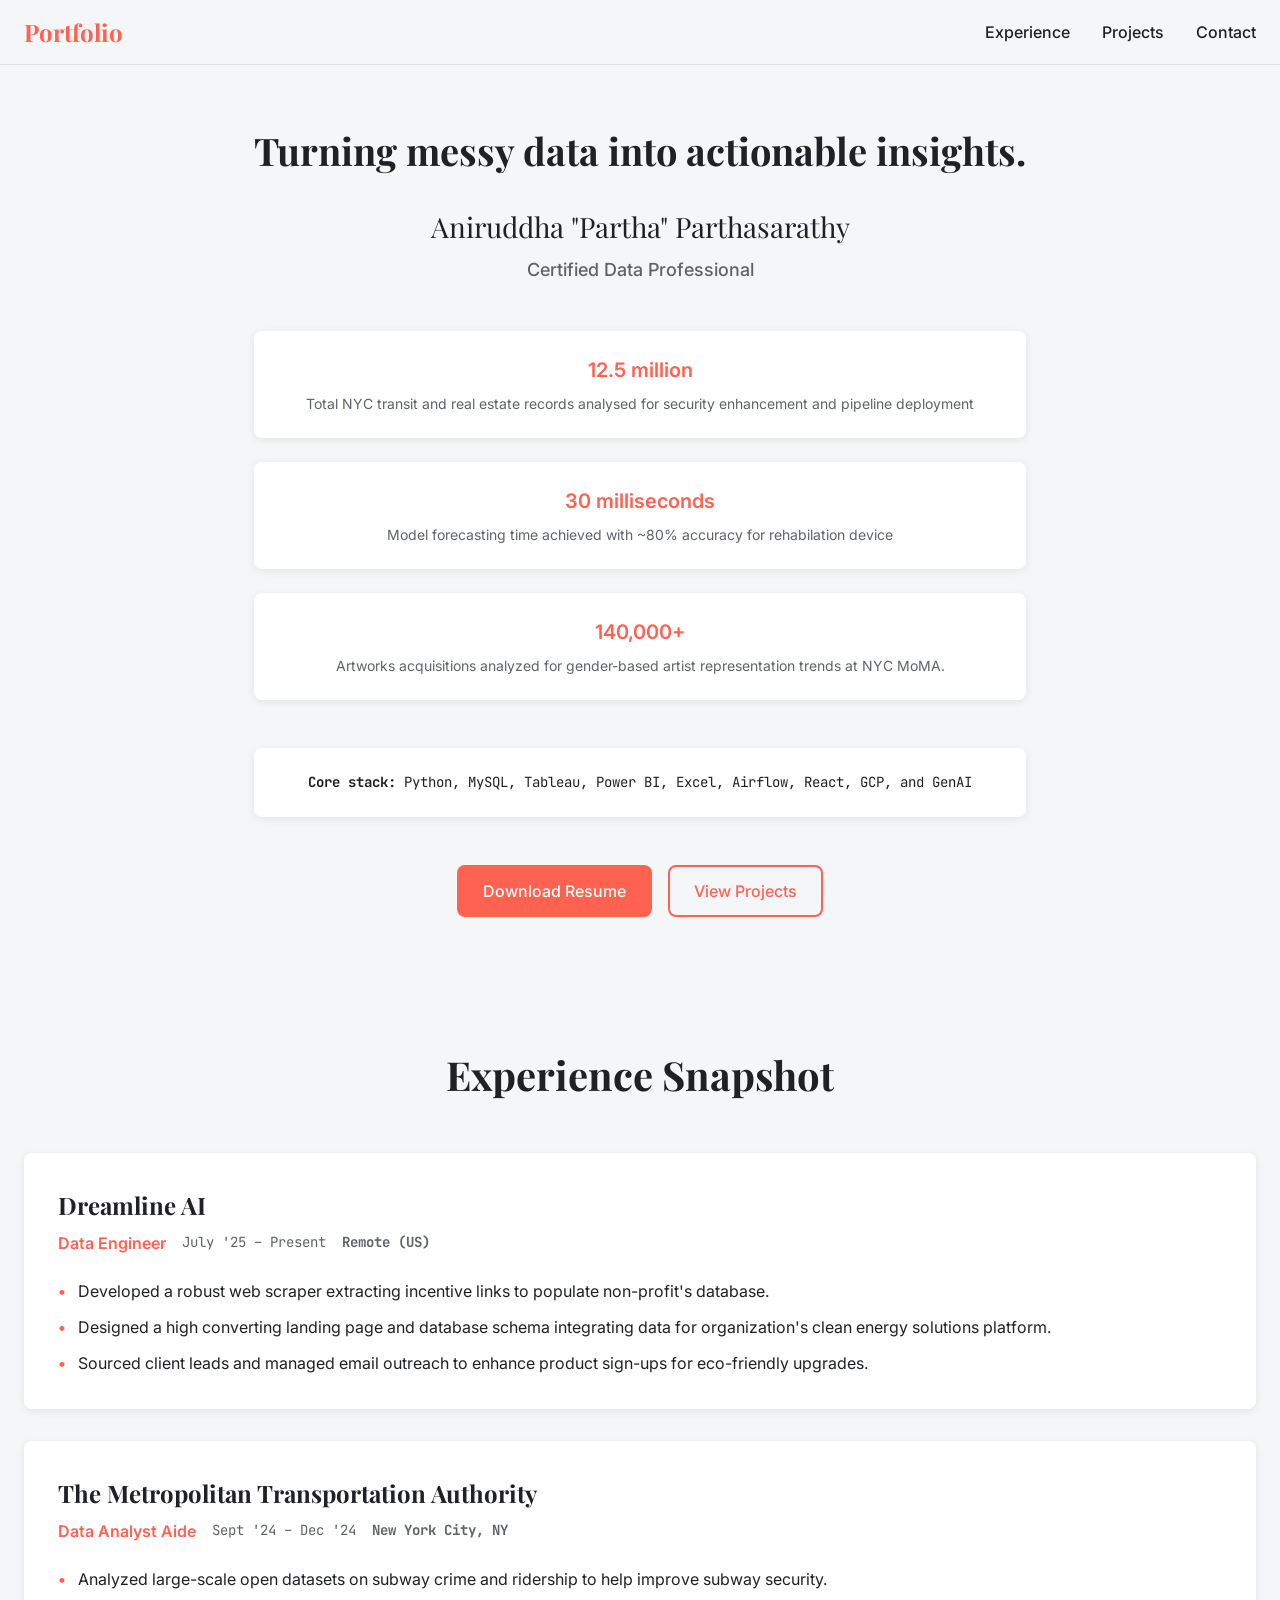
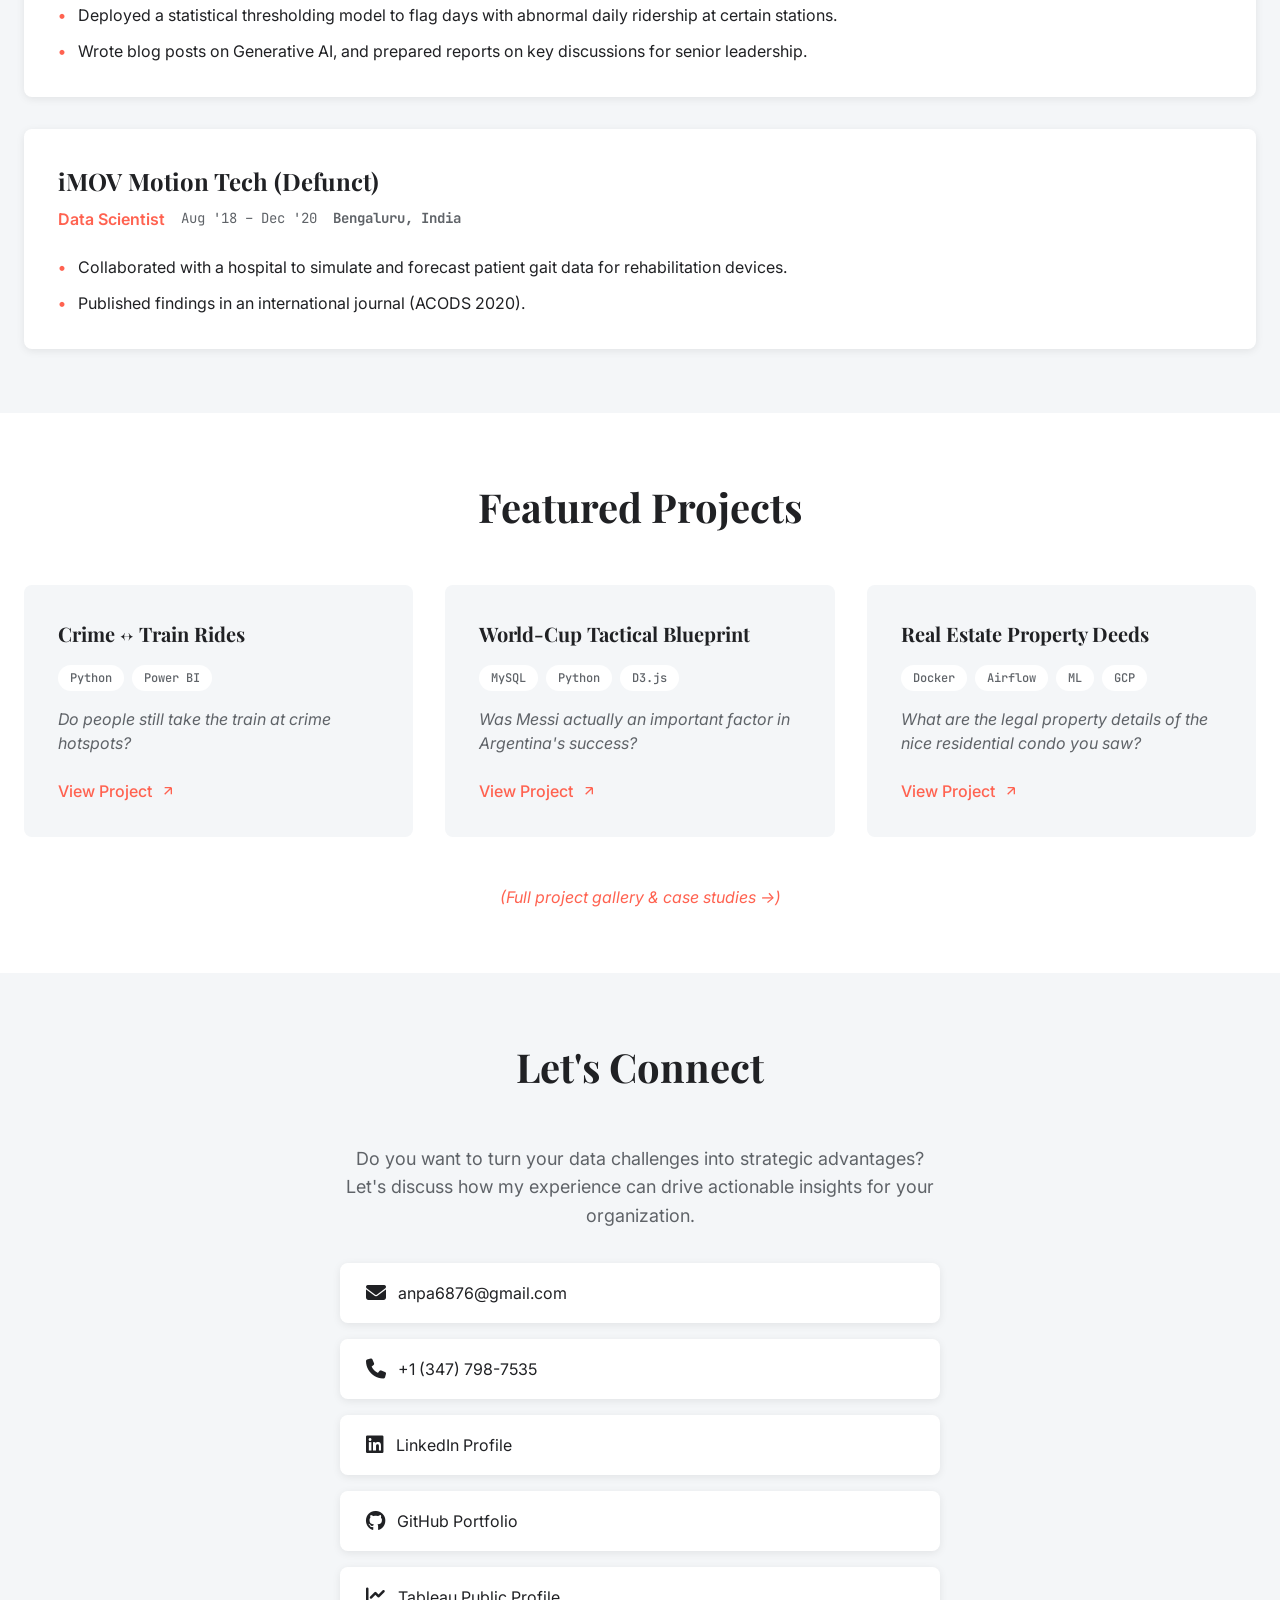
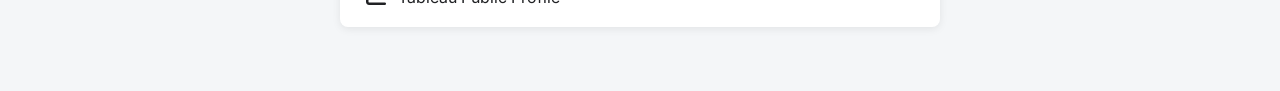
==== commit f1265259: "Update index.html" ====
--- a/index.html
+++ b/index.html
@@ -32,7 +32,7 @@
         <h1 class="hero-tagline">Turning messy data into actionable insights.</h1>
         <div class="hero-name">
           <h2>Aniruddha "Partha" Parthasarathy</h2>
-          <p class="hero-title">Data & Business Analyst</p>
+          <p class="hero-title">Certified Data Professional</p>
         </div>
 
         <div class="hero-highlights">
@@ -68,16 +68,13 @@
   <section class="experience" id="experience">
     <div class="container">
       <h2 class="section-title">Experience Snapshot</h2>
-
-
       <div class="experience-cards">
 
-        
         <div class="experience-card">
           <div class="experience-header">
             <h3>Dreamline AI</h3>
             <div class="experience-meta">
-              <span class="role">Data Analyst</span>
+              <span class="role">Data Engineer</span>
               <span class="dates">July '25 – Present</span>
               <span class="dates"><strong>Remote (US)</strong></span>
 
@@ -100,7 +97,6 @@
             </div>
           </div>
         </div>
-
 
         <div class="experience-card">
           <div class="experience-header">
@@ -128,13 +124,13 @@
           </div>
         </div>
 
-      
+
         <div class="experience-card">
           <div class="experience-header">
             <h3>iMOV Motion Tech (Defunct)</h3>
 
             <div class="experience-meta">
-              <span class="role">Data Analyst, Research Associate</span>
+              <span class="role">Data Scientist</span>
               <span class="dates">Aug '18 – Dec '20</span>
               <span class="dates"><strong>Bengaluru, India</strong></span>
             </div>
@@ -151,9 +147,6 @@
             </div>
           </div>
         </div>
-
-        
-
 
 
       </div>
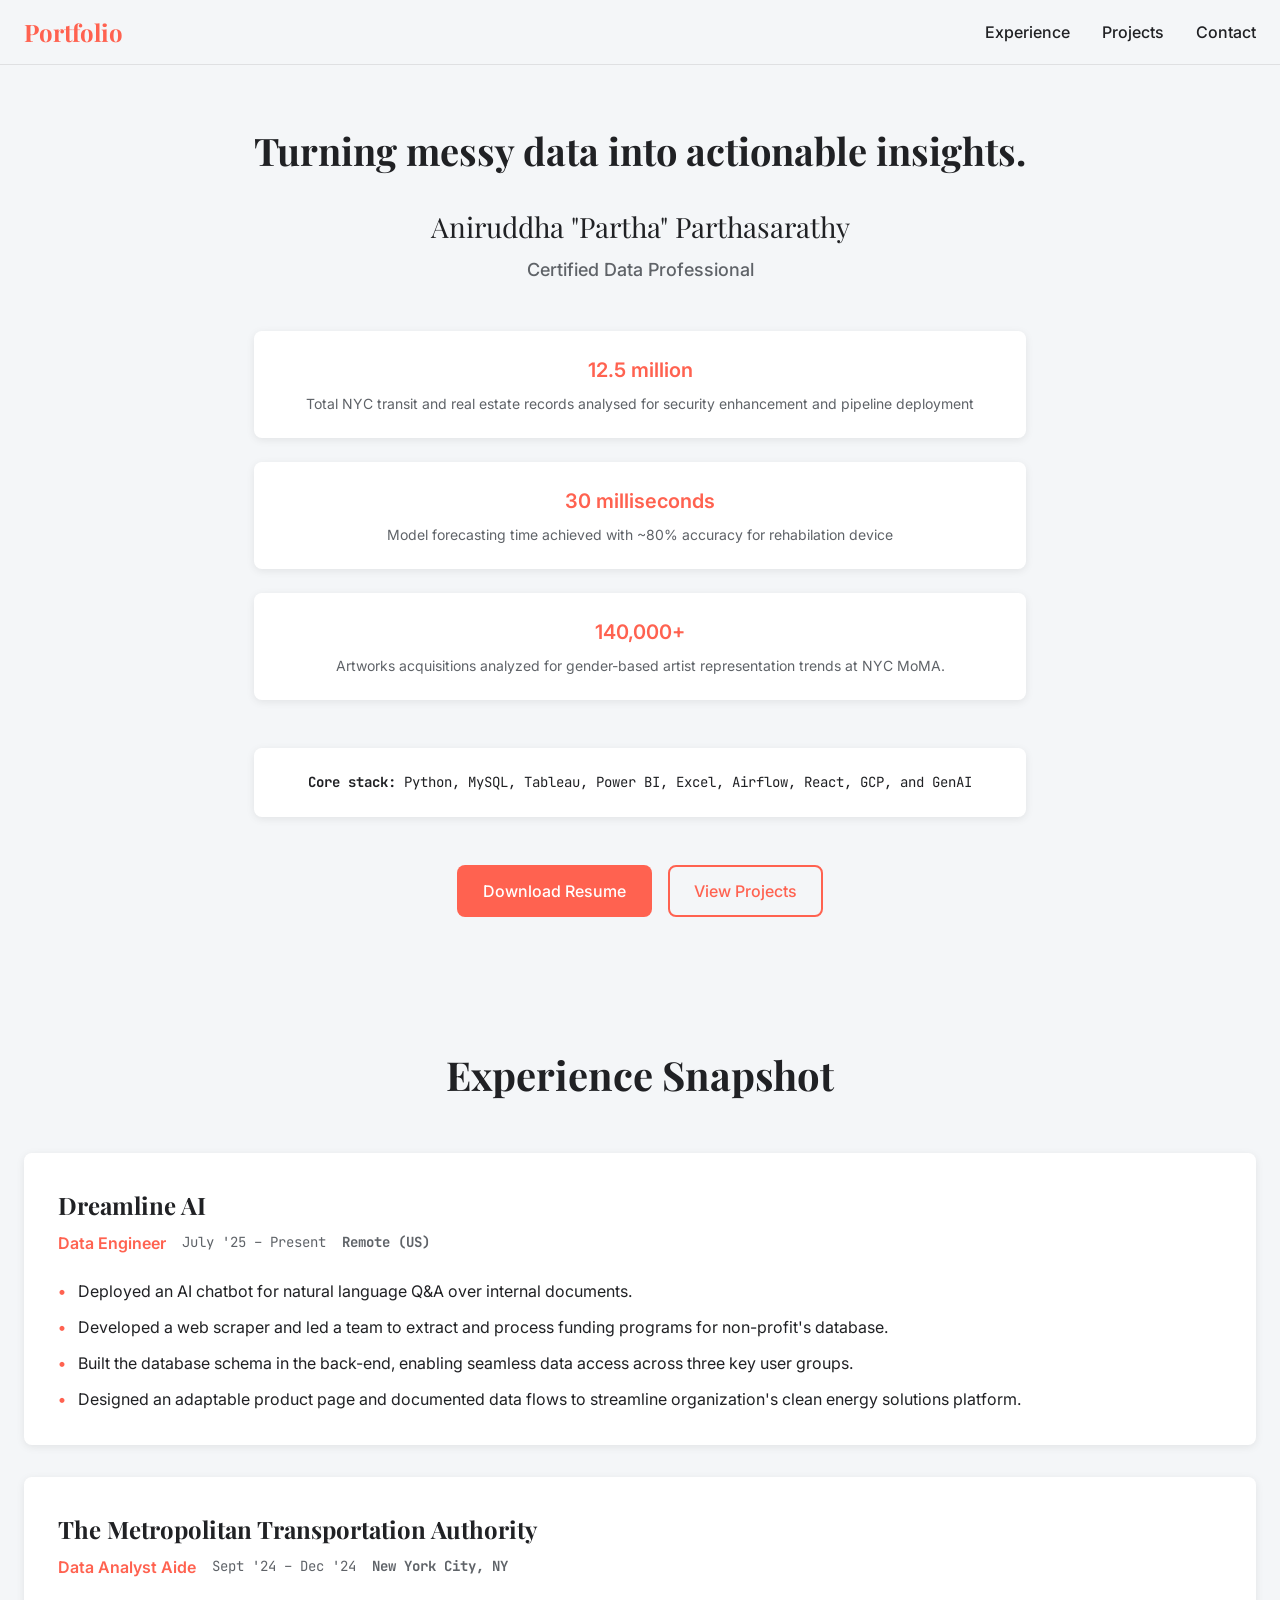
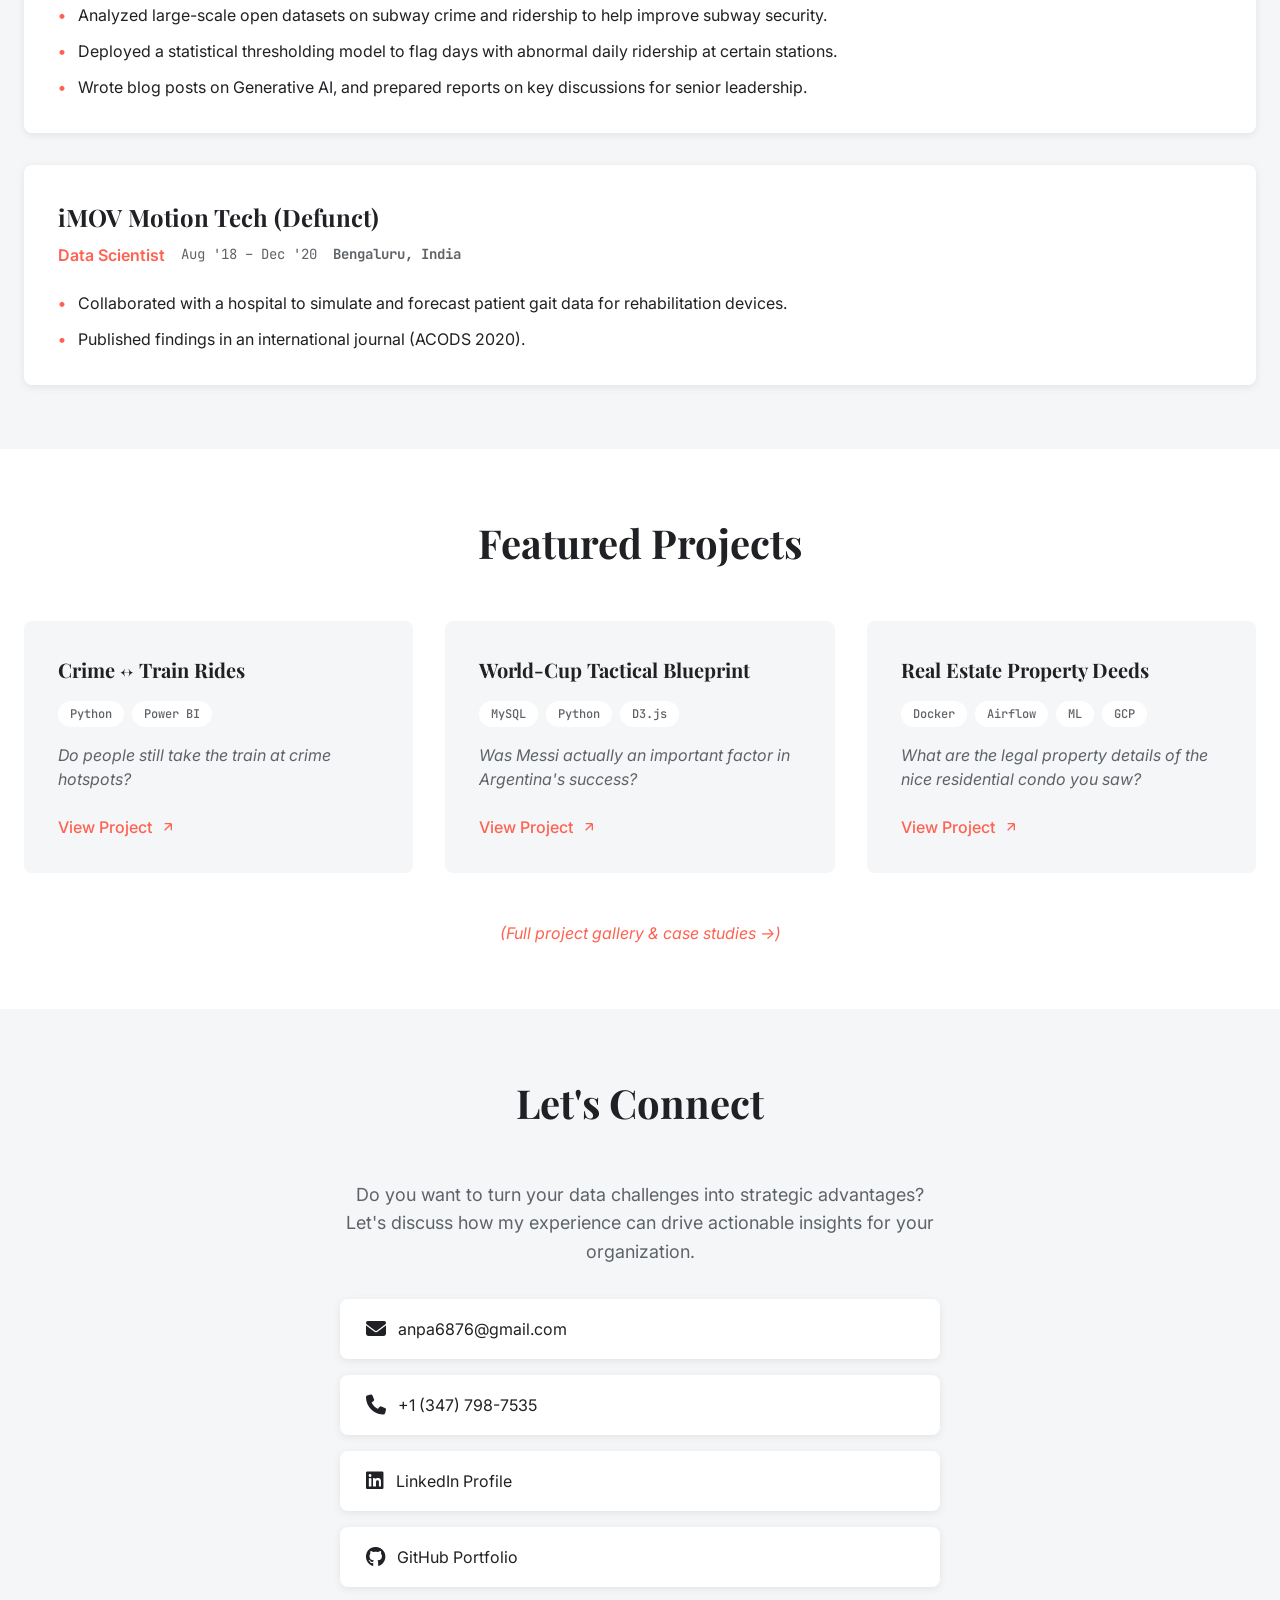
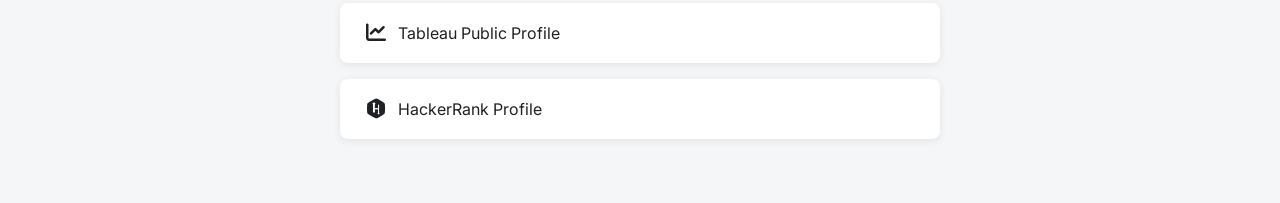
==== commit c280bd92: "Resume updates" ====
--- a/index.html
+++ b/index.html
@@ -83,17 +83,20 @@
           <div class="experience-highlights">
             <div class="highlight-item">
               <span class="bullet">•</span>
-              <span>Developed a robust web scraper extracting incentive links to populate non-profit's database.</span>
-
-            </div>
-            <div class="highlight-item">
-              <span class="bullet">•</span>
-              <span>Designed a high converting landing page and database schema integrating data for organization's clean energy solutions platform.</span>
+              <span>Deployed an AI chatbot for natural language Q&A over internal documents.</span>
+            </div>
+            <div class="highlight-item">
+              <span class="bullet">•</span>
+              <span>Developed a web scraper and led a team to extract and process funding programs for non-profit's database.</span>
+            </div>
+            <div class="highlight-item">
+              <span class="bullet">•</span>
+              <span>Built the database schema in the back-end, enabling seamless data access across three key user groups.</span>
             </div>
           
             <div class="highlight-item">
               <span class="bullet">•</span>
-              <span>Sourced client leads and managed email outreach to enhance product sign-ups for eco-friendly upgrades.</span>
+              <span>Designed an adaptable product page and documented data flows to streamline organization's clean energy solutions platform.</span>
             </div>
           </div>
         </div>
@@ -212,7 +215,7 @@
             <p class="project-description">
               <i>What are the legal property details of the nice residential condo you saw?</i>
             </p>
-            <a href="http://34.86.83.238:8000/" class="project-link" target="_blank" rel="noopener">
+            <a href="https://github.com/a-partha/real-estate-ai-qa?tab=readme-ov-file#nyc-property-deeds-qa-with-integrated-ai" class="project-link" target="_blank" rel="noopener">
               <span>View Project</span>
               <svg width="16" height="16" viewBox="0 0 24 24" fill="none" stroke="currentColor" stroke-width="2">
                 <path d="M7 17L17 7M17 7H7M17 7V17"/>
@@ -260,6 +263,10 @@
               <i class="fa-solid fa-chart-line fa-lg"></i>
               Tableau Public Profile
             </a>
+            <a href="https://www.hackerrank.com/profile/aniruddha_parth1" class="contact-link" target="_blank" rel="noopener">
+              <i class="fa-brands fa-hackerrank fa-lg"></i>
+              HackerRank Profile
+            </a>
           </div>
         </div>
       </div>
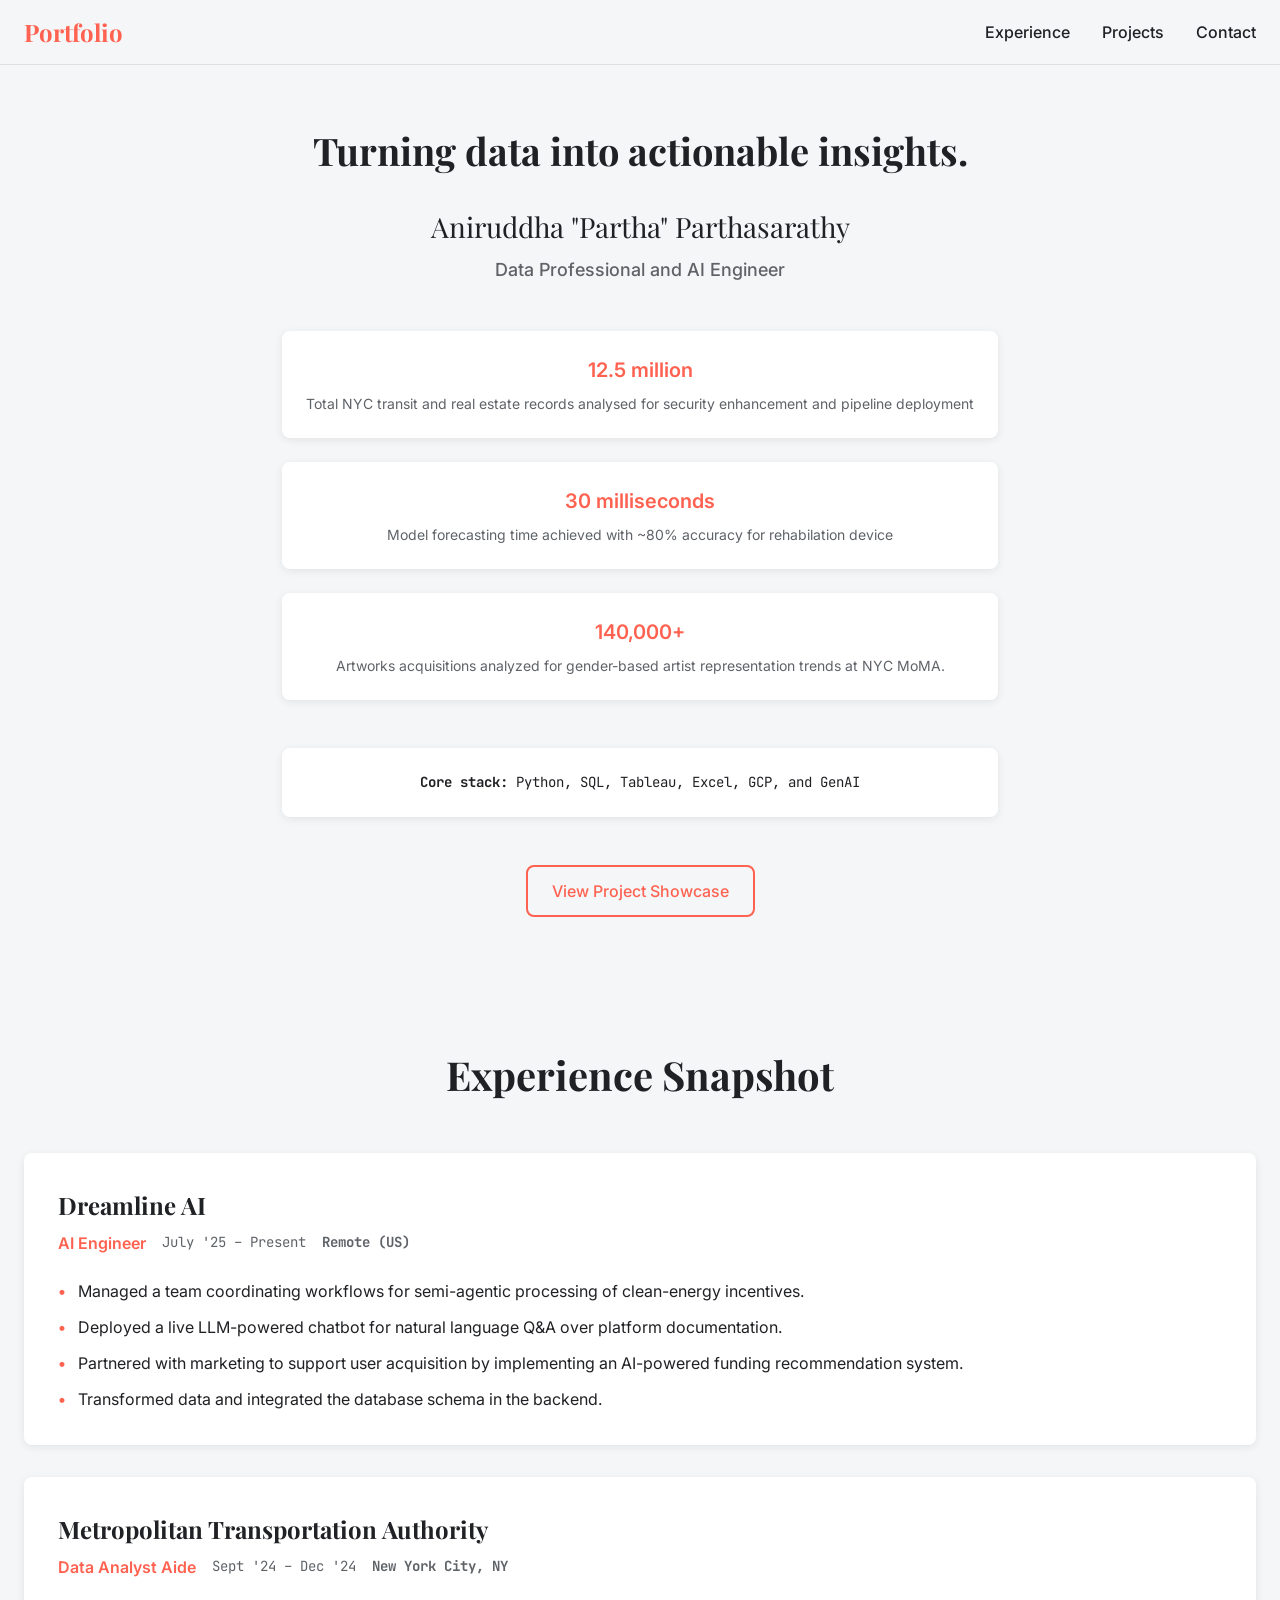
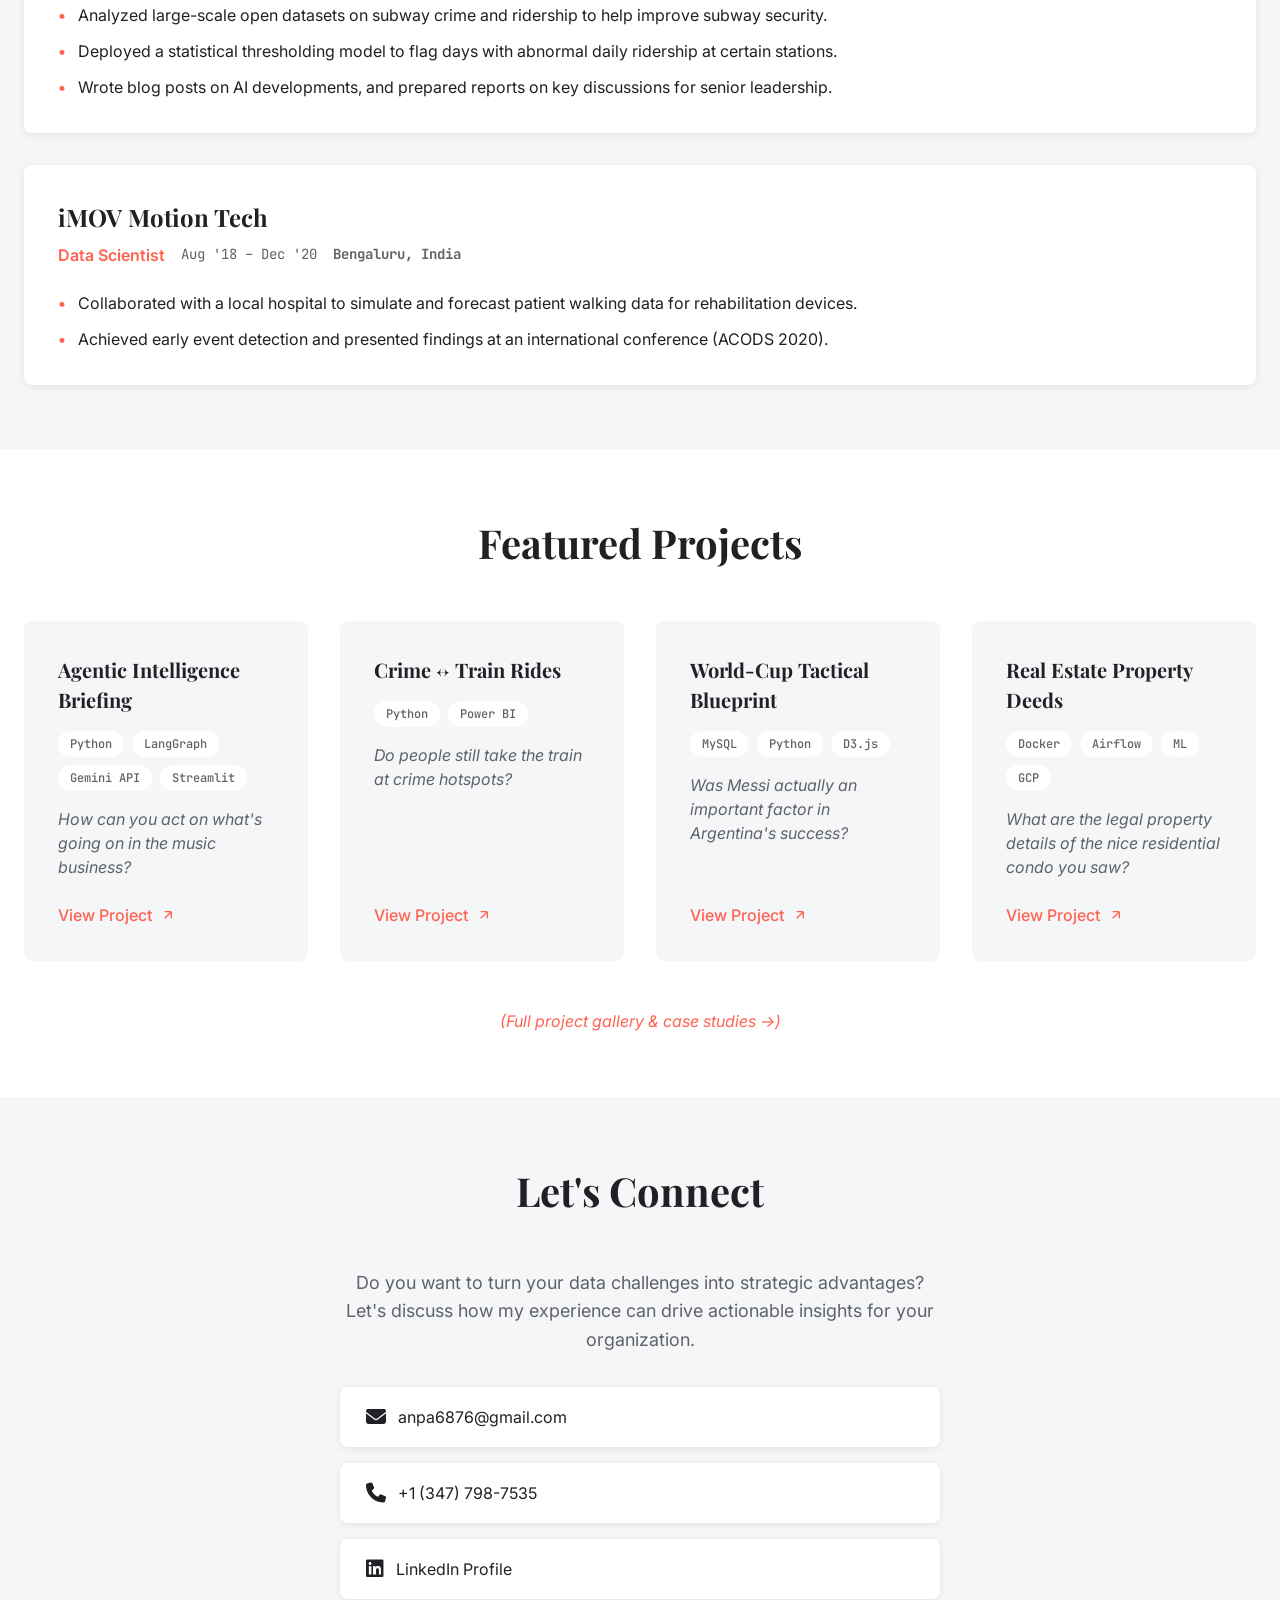
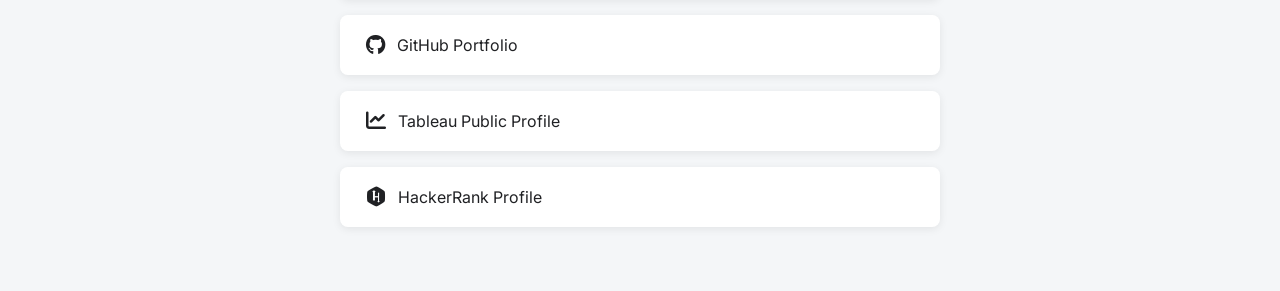
==== commit 0f2bed14: "New Experience + Project Updates" ====
--- a/index.html
+++ b/index.html
@@ -29,10 +29,10 @@
   <section class="hero" id="home">
     <div class="container">
       <div class="hero-content">
-        <h1 class="hero-tagline">Turning messy data into actionable insights.</h1>
+        <h1 class="hero-tagline">Turning data into actionable insights.</h1>
         <div class="hero-name">
           <h2>Aniruddha "Partha" Parthasarathy</h2>
-          <p class="hero-title">Certified Data Professional</p>
+          <p class="hero-title">Data Professional and AI Engineer</p>
         </div>
 
         <div class="hero-highlights">
@@ -53,12 +53,12 @@
         </div>
 
         <div class="hero-stack">
-          <p><strong>Core stack:</strong> Python, MySQL, Tableau, Power BI, Excel, Airflow, React,  GCP, and GenAI</p>
+          <p><strong>Core stack:</strong> Python, SQL, Tableau, Excel, GCP, and GenAI</p>
         </div>
 
         <div class="hero-actions">
-          <a href="Aniruddha_Parthasarathy_CV.pdf" class="btn btn-primary" download>Download Resume</a>
-          <a href="#projects" class="btn btn-secondary">View Projects</a>
+          <!-- <a href="Aniruddha_Parthasarathy_CV.pdf" class="btn btn-primary" download>Download Resume</a> -->
+          <a href="#projects" class="btn btn-secondary">View Project Showcase</a>
         </div>
       </div>
     </div>
@@ -74,36 +74,34 @@
           <div class="experience-header">
             <h3>Dreamline AI</h3>
             <div class="experience-meta">
-              <span class="role">Data Engineer</span>
+              <span class="role">AI Engineer</span>
               <span class="dates">July '25 – Present</span>
               <span class="dates"><strong>Remote (US)</strong></span>
-
             </div>
           </div>
           <div class="experience-highlights">
             <div class="highlight-item">
               <span class="bullet">•</span>
-              <span>Deployed an AI chatbot for natural language Q&A over internal documents.</span>
-            </div>
-            <div class="highlight-item">
-              <span class="bullet">•</span>
-              <span>Developed a web scraper and led a team to extract and process funding programs for non-profit's database.</span>
-            </div>
-            <div class="highlight-item">
-              <span class="bullet">•</span>
-              <span>Built the database schema in the back-end, enabling seamless data access across three key user groups.</span>
-            </div>
-          
-            <div class="highlight-item">
-              <span class="bullet">•</span>
-              <span>Designed an adaptable product page and documented data flows to streamline organization's clean energy solutions platform.</span>
+              <span>Managed a team coordinating workflows for semi-agentic processing of clean-energy incentives.
+            </div>
+            <div class="highlight-item">
+              <span class="bullet">•</span>
+              <span>Deployed a live LLM-powered chatbot for natural language Q&A over platform documentation.</span>
+            </div>
+            <div class="highlight-item">
+              <span class="bullet">•</span>
+              <span>Partnered with marketing to support user acquisition by implementing an AI-powered funding recommendation system.</span>
+            </div>
+            <div class="highlight-item">
+              <span class="bullet">•</span>
+              <span>Transformed data and integrated the database schema in the backend.</span>
             </div>
           </div>
         </div>
 
         <div class="experience-card">
           <div class="experience-header">
-            <h3>The Metropolitan Transportation Authority</h3>
+            <h3>Metropolitan Transportation Authority</h3>
             <div class="experience-meta">
               <span class="role">Data Analyst Aide</span>
               <span class="dates">Sept '24 – Dec '24</span>
@@ -122,7 +120,7 @@
             </div>
             <div class="highlight-item">
               <span class="bullet">•</span>
-              <span>Wrote blog posts on Generative AI, and prepared reports on key discussions for senior leadership.</span>
+              <span>Wrote blog posts on AI developments, and prepared reports on key discussions for senior leadership.</span>
             </div>
           </div>
         </div>
@@ -130,7 +128,7 @@
 
         <div class="experience-card">
           <div class="experience-header">
-            <h3>iMOV Motion Tech (Defunct)</h3>
+            <h3>iMOV Motion Tech</h3>
 
             <div class="experience-meta">
               <span class="role">Data Scientist</span>
@@ -142,11 +140,11 @@
           <div class="experience-highlights">
             <div class="highlight-item">
               <span class="bullet">•</span>
-              <span>Collaborated with a hospital to simulate and forecast patient gait data for rehabilitation devices.</span>
-            </div>
-            <div class="highlight-item">
-              <span class="bullet">•</span>
-              <span>Published findings in an international journal (ACODS 2020).</span>
+              <span>Collaborated with a local hospital to simulate and forecast patient walking data for rehabilitation devices.</span>
+            </div>
+            <div class="highlight-item">
+              <span class="bullet">•</span>
+              <span>Achieved early event detection and presented findings at an international conference (ACODS 2020).</span>
             </div>
           </div>
         </div>
@@ -160,8 +158,32 @@
   <section class="projects" id="projects">
     <div class="container">
       <h2 class="section-title">Featured Projects</h2>
-
       <div class="projects-grid">
+
+        <!-- Agentic AI -->
+        <div class="project-card">
+          <div class="project-content">
+            <h3 class="project-title">Agentic Intelligence Briefing </h3>
+            <div class="project-tech">
+              <span class="tech-tag">Python</span>
+              <span class="tech-tag">LangGraph</span>
+              <span class="tech-tag">Gemini API</span>
+              <span class="tech-tag">Streamlit</span>
+            </div>
+            <p class="project-description">
+              <i>How can you act on what's going on in the music business?</i>
+            </p>
+            <a href="https://github.com/a-partha/music_analytics_app/tree/main#agentic-music-analytics-pipeline" class="project-link" target="_blank" rel="noopener">
+              <span>View Project</span>
+              <svg width="16" height="16" viewBox="0 0 24 24" fill="none" stroke="currentColor" stroke-width="2">
+                <path d="M7 17L17 7M17 7H7M17 7V17"/>
+              </svg>
+            </a>
+          </div>
+        </div>
+
+
+        <!-- Crime ↔ Train Rides -->
         <div class="project-card">
           <div class="project-content">
             <h3 class="project-title">Crime ↔ Train Rides</h3>
@@ -181,9 +203,10 @@
           </div>
         </div>
 
+        <!-- World‑Cup Tactical Blueprint -->
         <div class="project-card">
           <div class="project-content">
-            <h3 class="project-title">World‑Cup Tactical Blueprint</h3>
+            <h3 class="project-title">World-Cup Tactical Blueprint</h3>
             <div class="project-tech">
               <span class="tech-tag">MySQL</span>
               <span class="tech-tag">Python</span>
@@ -201,6 +224,7 @@
           </div>
         </div>
 
+        <!-- Real Estate Property Deeds -->
         <div class="project-card">
           <div class="project-content">
             <h3 class="project-title">Real Estate Property Deeds</h3>
--- a/styles.css
+++ b/styles.css
@@ -335,7 +335,7 @@
 .projects-grid {
   grid-column: 1 / -1;
   display: grid;
-  grid-template-columns: repeat(auto-fit, minmax(350px, 1fr));
+  grid-template-columns: repeat(4, 1fr);
   gap: 32px;
   margin-bottom: 48px;
 }
@@ -501,7 +501,7 @@
   }
   
   .projects-grid {
-    grid-template-columns: repeat(auto-fit, minmax(300px, 1fr));
+    grid-template-columns: repeat(2, 1fr);
   }
 }
 
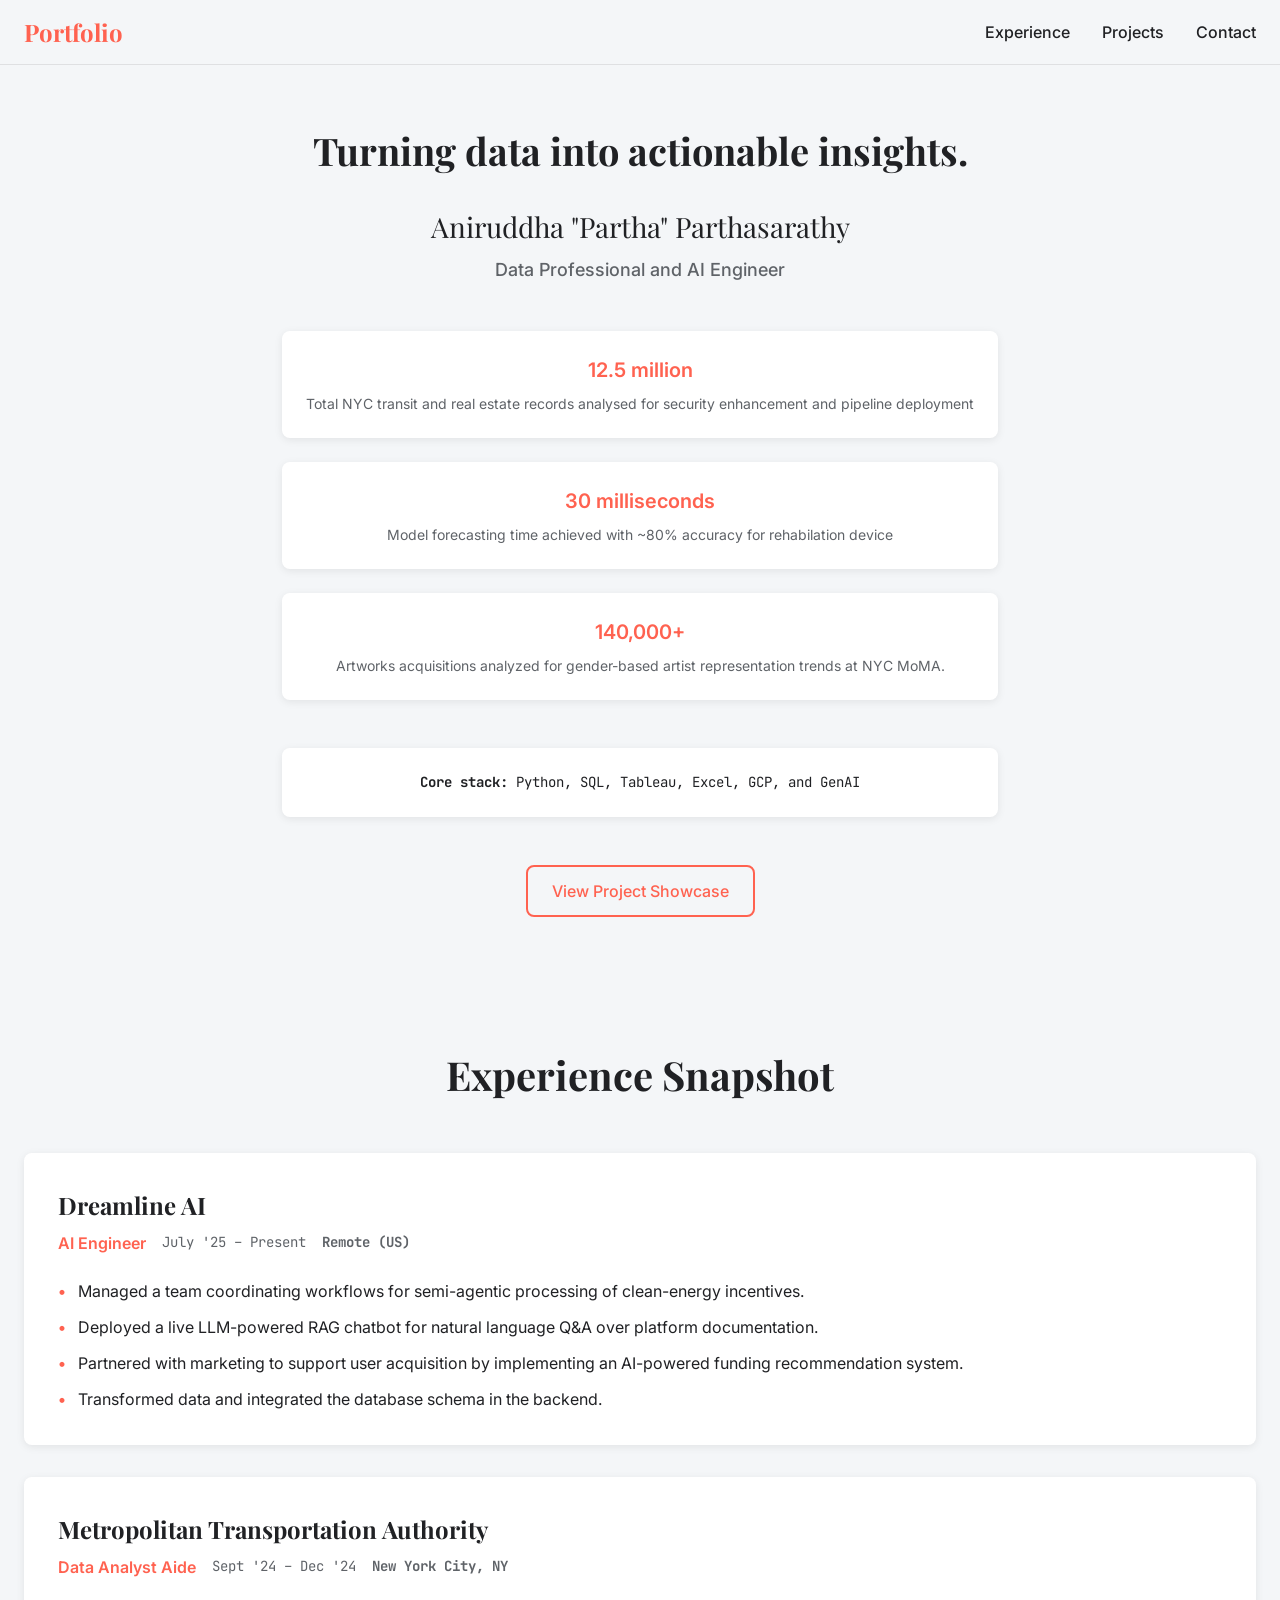
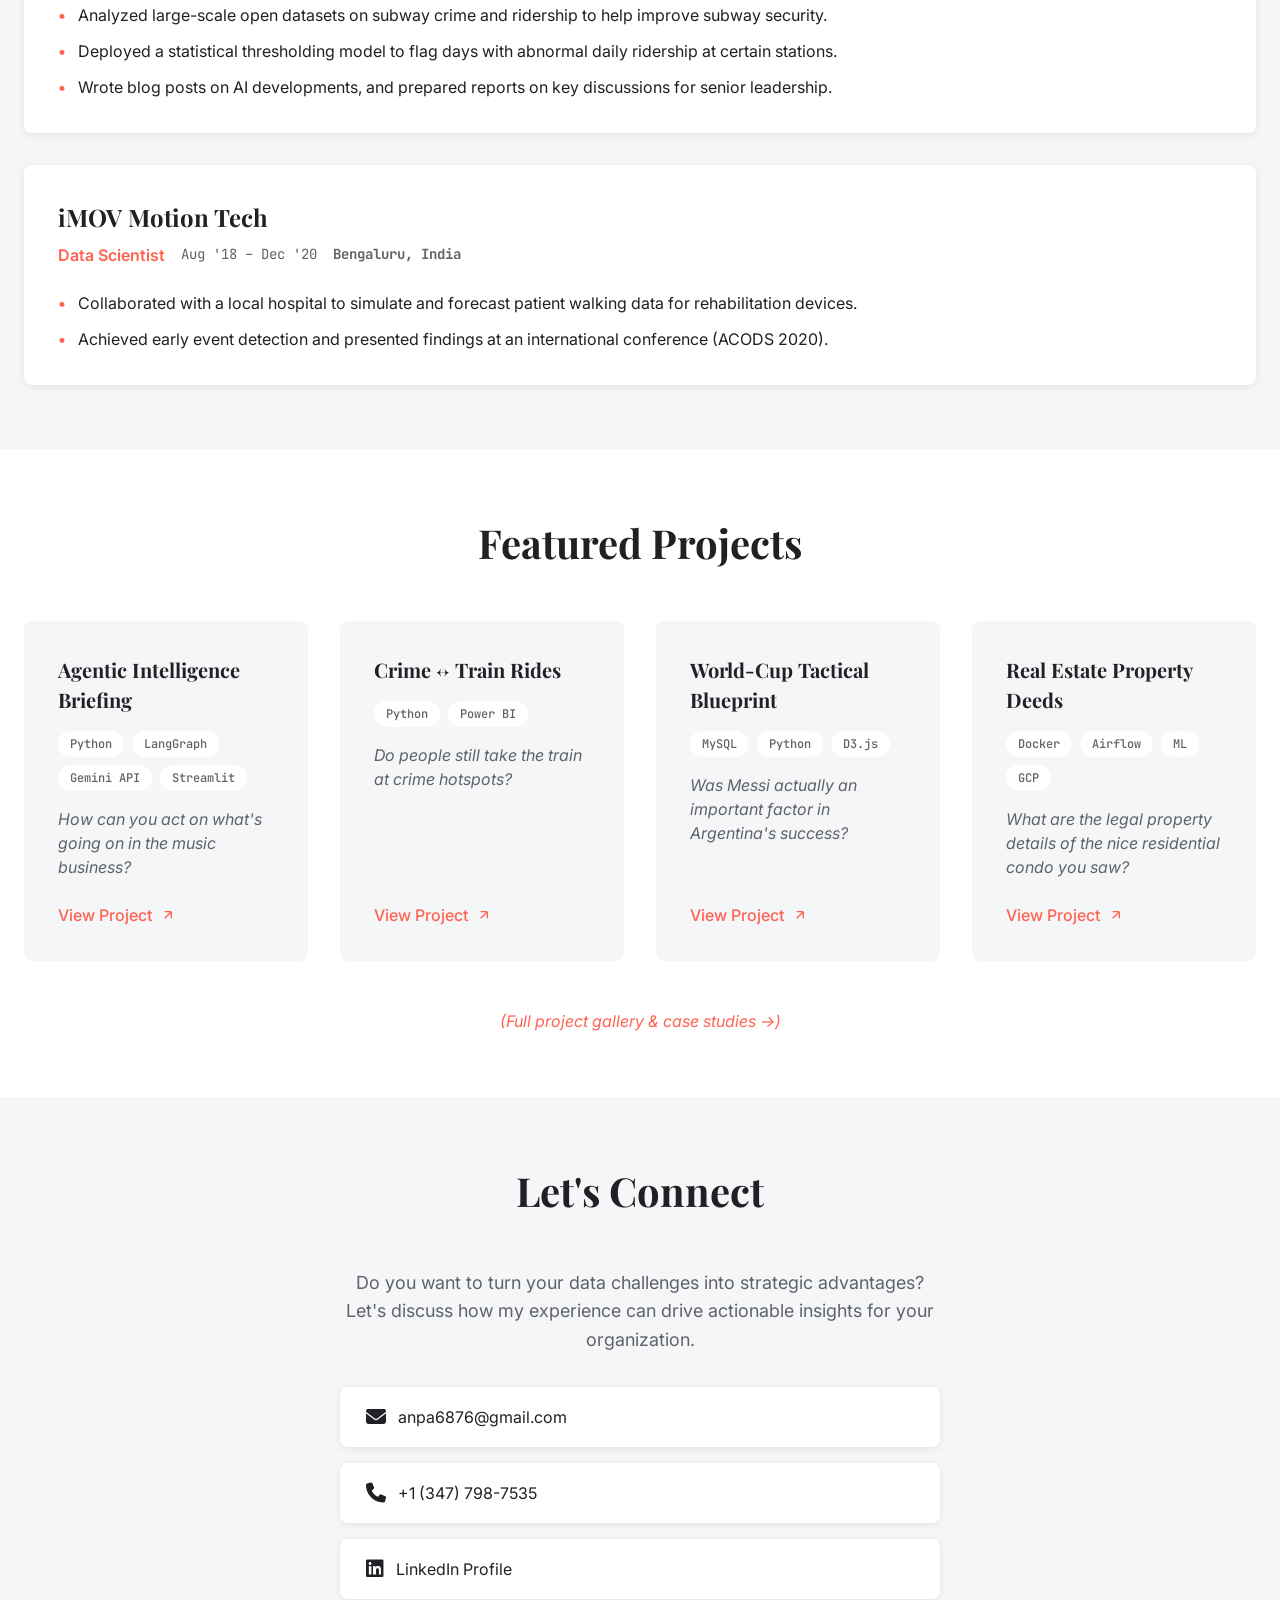
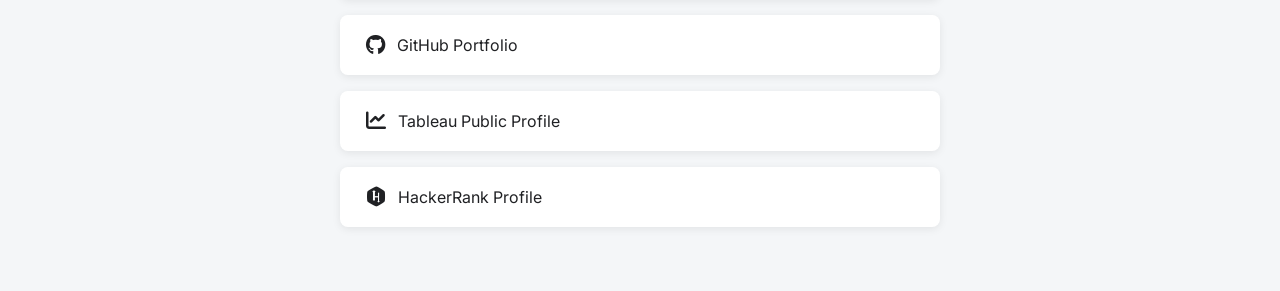
==== commit d6702802: "Update index.html" ====
--- a/index.html
+++ b/index.html
@@ -86,7 +86,7 @@
             </div>
             <div class="highlight-item">
               <span class="bullet">•</span>
-              <span>Deployed a live LLM-powered chatbot for natural language Q&A over platform documentation.</span>
+              <span>Deployed a live LLM-powered RAG chatbot for natural language Q&A over platform documentation.</span>
             </div>
             <div class="highlight-item">
               <span class="bullet">•</span>
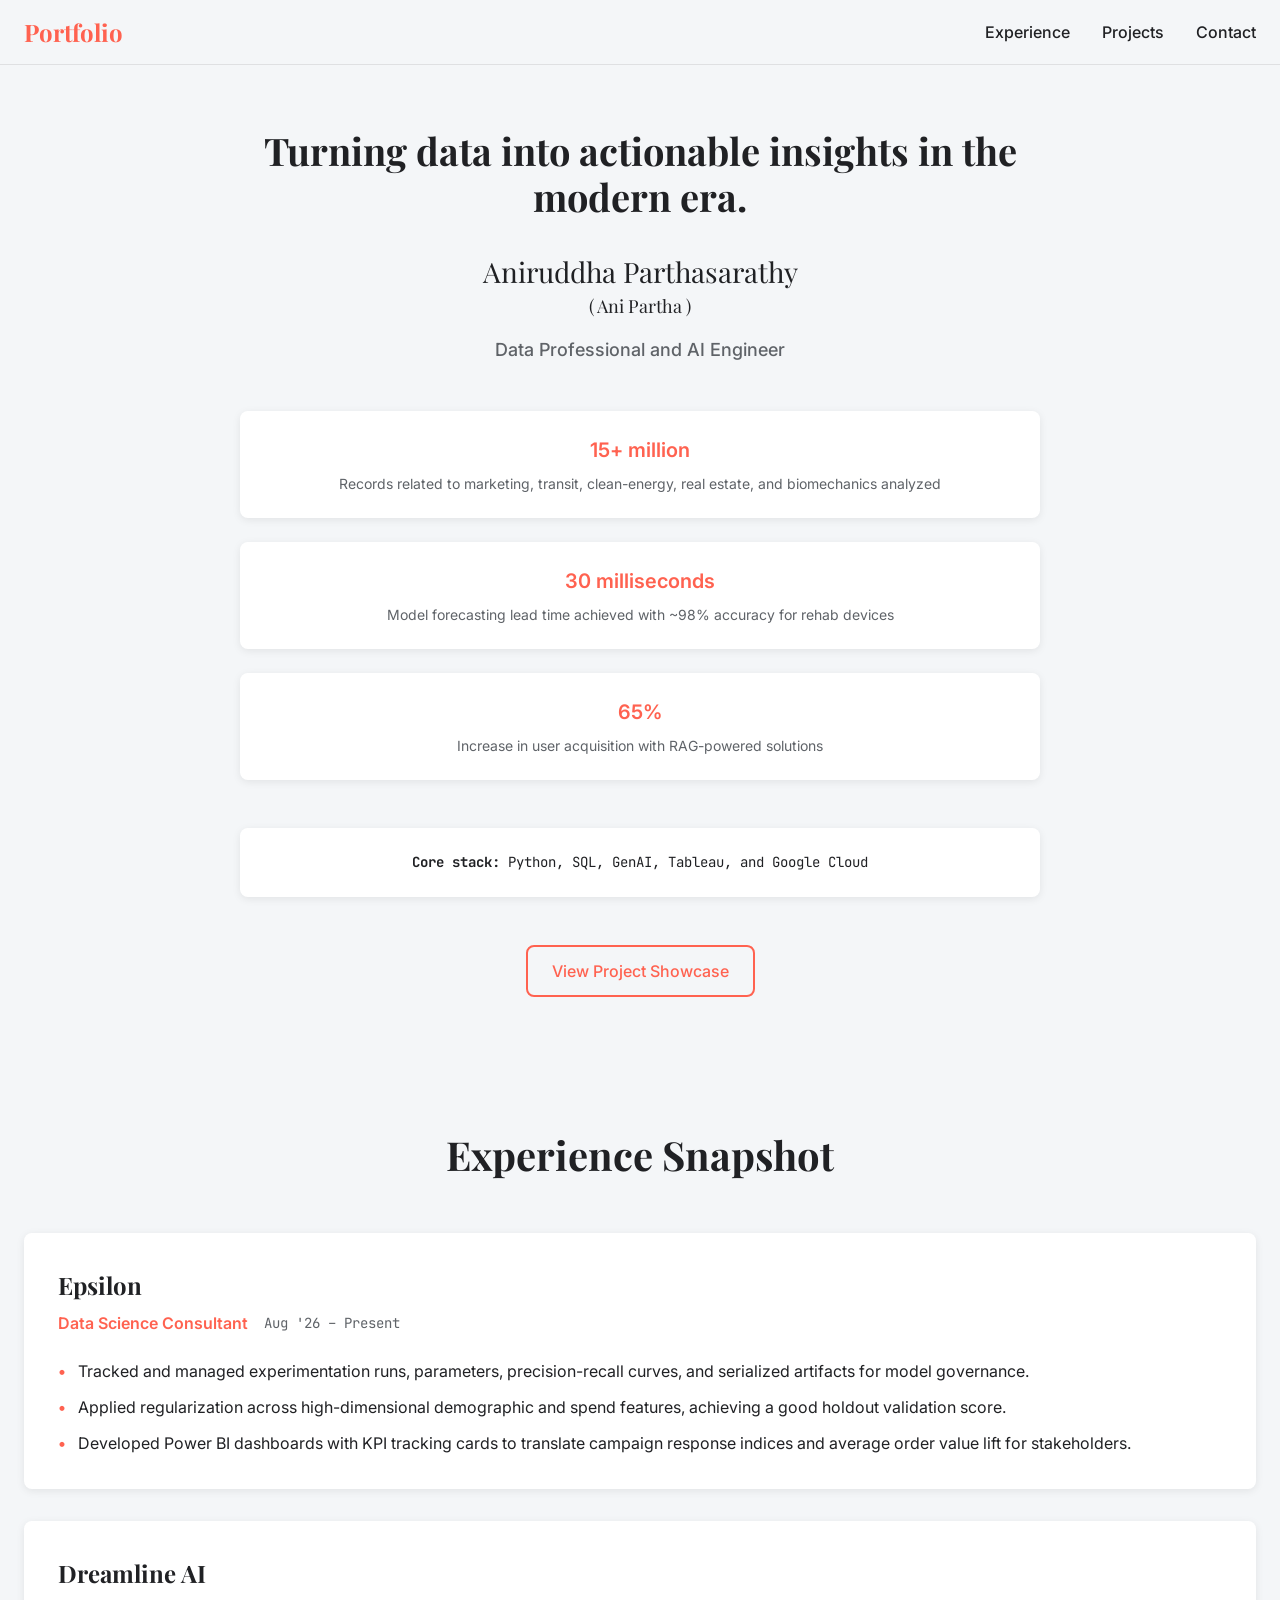
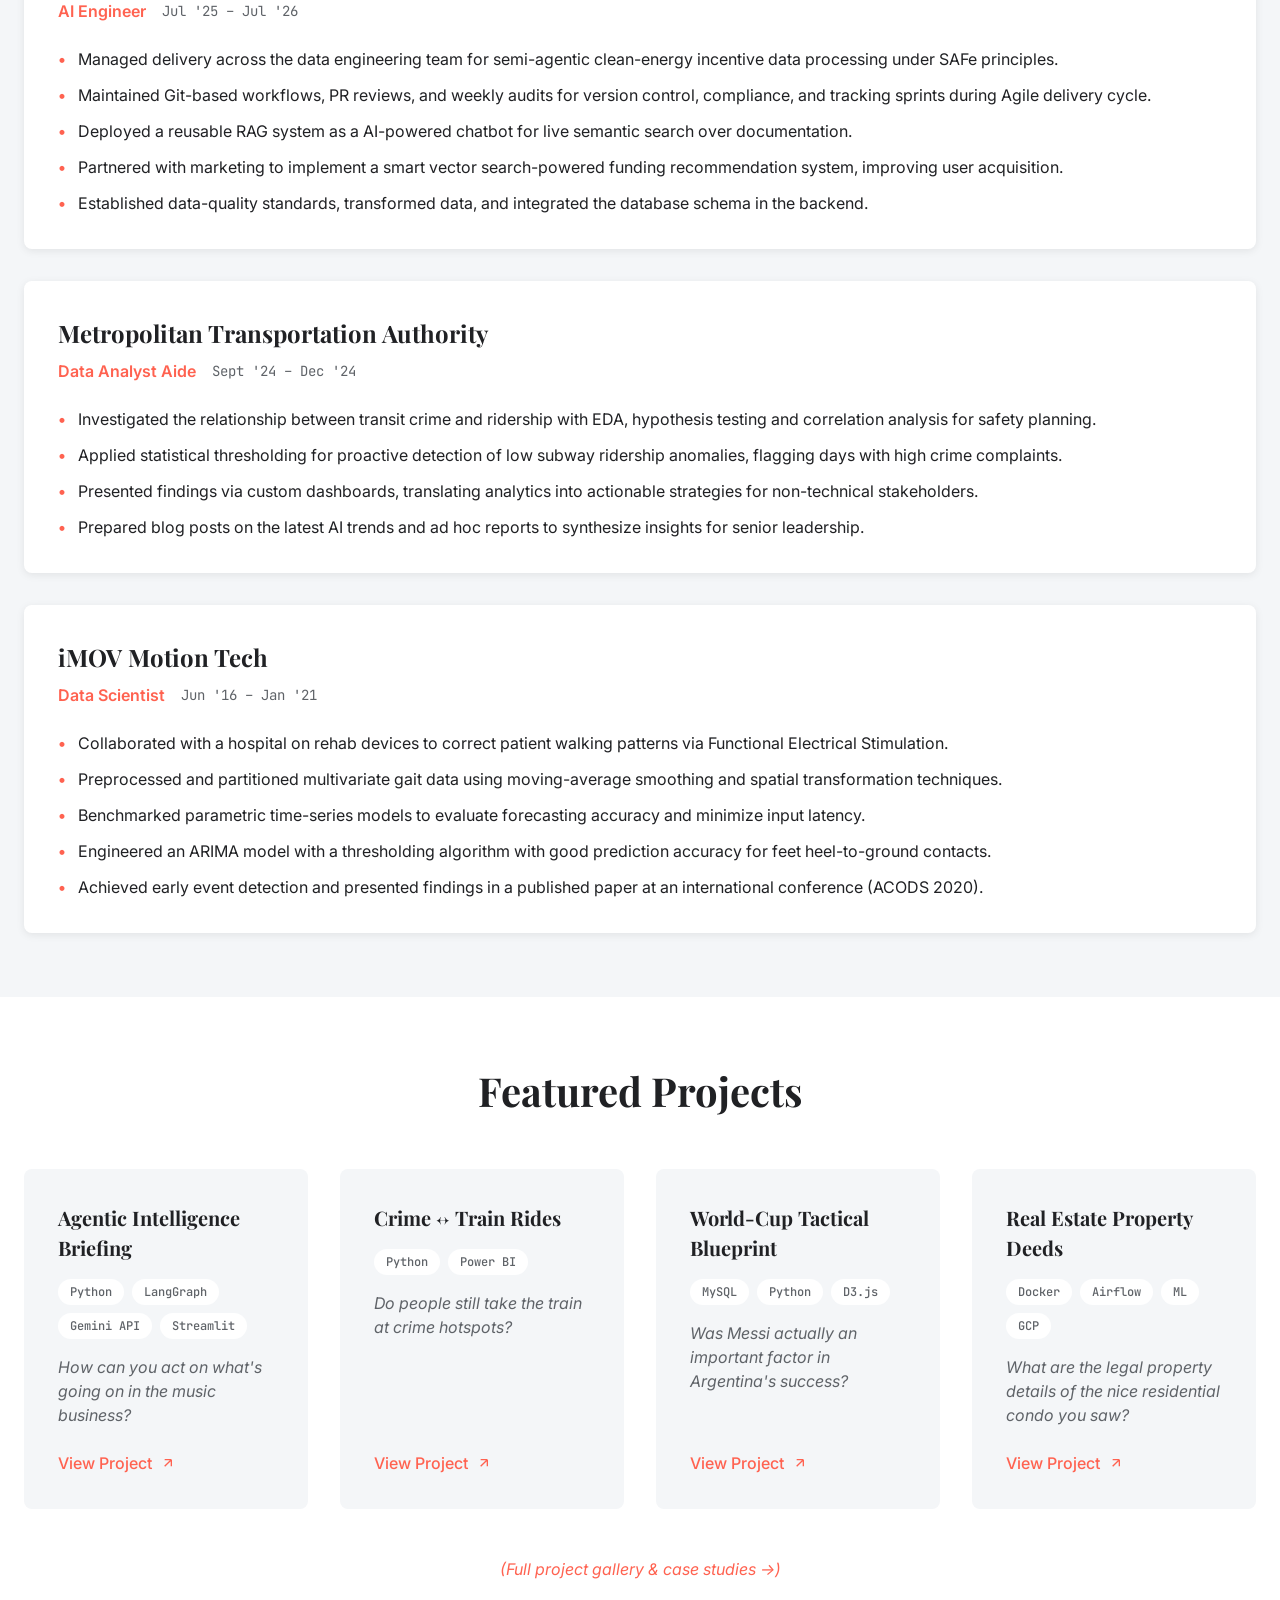
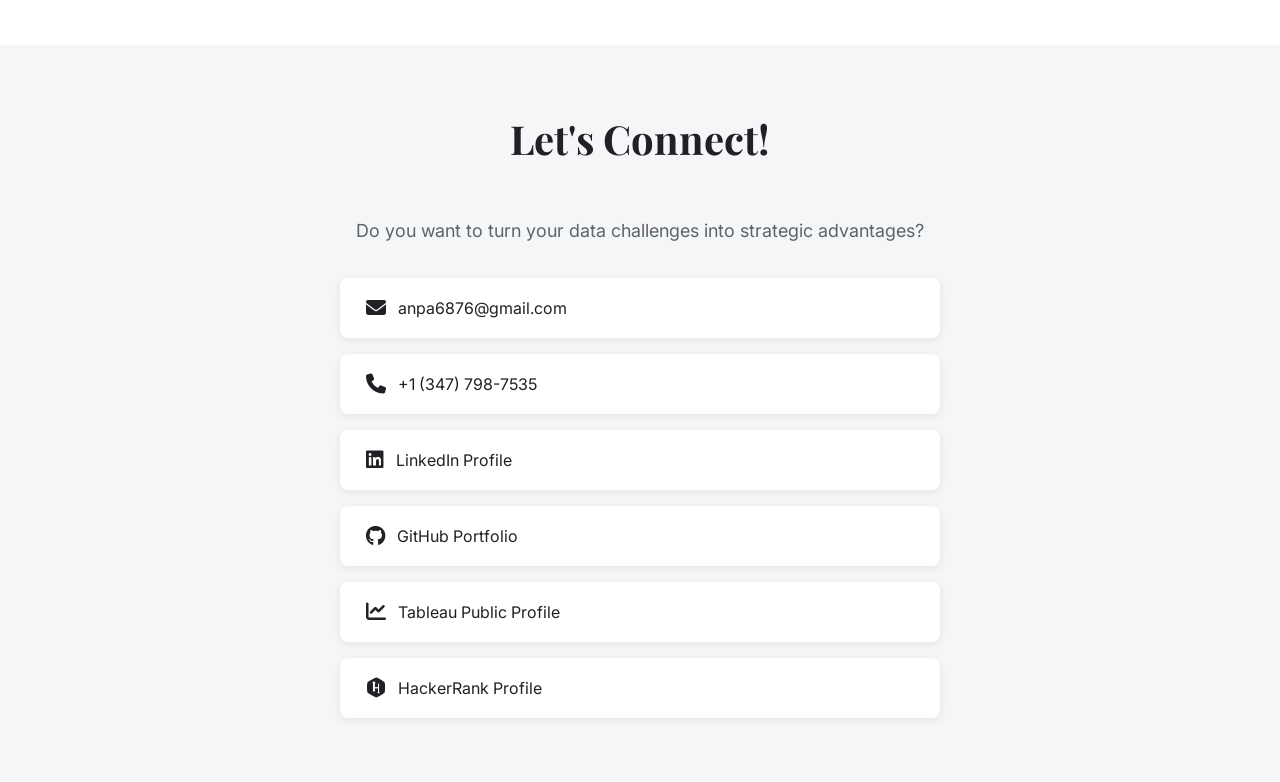
==== commit 40ee1e72: "Experience Changes" ====
--- a/index.html
+++ b/index.html
@@ -3,7 +3,7 @@
 <head>
   <meta charset="UTF-8">
   <meta name="viewport" content="width=device-width, initial-scale=1.0">
-  <title>Partha's Portfolio</title>
+  <title>Ani Partha's Portfolio</title>
   <link rel="preconnect" href="https://fonts.googleapis.com">
   <link rel="preconnect" href="https://fonts.gstatic.com" crossorigin>
   <link href="https://fonts.googleapis.com/css2?family=Playfair+Display:wght@400;700&family=Inter:wght@400;500;600&family=JetBrains+Mono:wght@400;500&display=swap" rel="stylesheet">
@@ -29,31 +29,32 @@
   <section class="hero" id="home">
     <div class="container">
       <div class="hero-content">
-        <h1 class="hero-tagline">Turning data into actionable insights.</h1>
+        <h1 class="hero-tagline">Turning data into actionable insights in the modern era.</h1>
         <div class="hero-name">
-          <h2>Aniruddha "Partha" Parthasarathy</h2>
+          <h2>Aniruddha Parthasarathy</h2>
+          <h4>( Ani Partha )</h4>
           <p class="hero-title">Data Professional and AI Engineer</p>
         </div>
 
         <div class="hero-highlights">
           <div class="highlight">
-            <span class="highlight-number">12.5 million</span>
-            <span class="highlight-text">Total NYC transit and real estate records analysed for security enhancement and pipeline deployment</span>
+            <span class="highlight-number">15+ million</span>
+            <span class="highlight-text">Records related to marketing, transit, clean-energy, real estate, and biomechanics analyzed</span>
           </div>
 
           <div class="highlight">
             <span class="highlight-number">30 milliseconds</span>
-            <span class="highlight-text">Model forecasting time achieved with ~80% accuracy for rehabilation device</span>
+            <span class="highlight-text">Model forecasting lead time achieved with ~98% accuracy for rehab devices</span>
           </div>
         
           <div class="highlight">
-            <span class="highlight-number">140,000+</span>
-            <span class="highlight-text">Artworks acquisitions analyzed for gender-based artist representation trends at NYC MoMA.</span>
+            <span class="highlight-number">65%</span>
+            <span class="highlight-text">Increase in user acquisition with RAG-powered solutions</span>
           </div>
         </div>
 
         <div class="hero-stack">
-          <p><strong>Core stack:</strong> Python, SQL, Tableau, Excel, GCP, and GenAI</p>
+          <p><strong>Core stack:</strong> Python, SQL, GenAI, Tableau, and Google Cloud</p>
         </div>
 
         <div class="hero-actions">
@@ -72,29 +73,61 @@
 
         <div class="experience-card">
           <div class="experience-header">
+            <h3>Epsilon</h3>
+            <div class="experience-meta">
+              <span class="role">Data Science Consultant</span>
+              <span class="dates">Aug '26 – Present</span>
+              <!-- <span class="dates"><strong>Remote (US)</strong></span> -->
+            </div>
+          </div>
+          <div class="experience-highlights">
+            <div class="highlight-item">
+              <span class="bullet">•</span>
+              <span>Tracked and managed experimentation runs, parameters, precision-recall curves, and serialized artifacts for model governance.
+              </span>
+            </div>
+            <div class="highlight-item">
+              <span class="bullet">•</span>
+              <span>Applied regularization across high-dimensional demographic and spend features, achieving a good holdout validation score.</span>
+            </div>
+            <div class="highlight-item">
+              <span class="bullet">•</span>
+              <span>Developed Power BI dashboards with KPI tracking cards to translate campaign response indices and average order value lift for stakeholders.</span>
+            </div>
+          </div>
+        </div>
+
+        <div class="experience-card">
+          <div class="experience-header">
             <h3>Dreamline AI</h3>
             <div class="experience-meta">
               <span class="role">AI Engineer</span>
-              <span class="dates">July '25 – Present</span>
-              <span class="dates"><strong>Remote (US)</strong></span>
+              <span class="dates">Jul '25 – Jul '26</span>
+              <!-- <span class="dates"><strong>Remote (US)</strong></span> -->
             </div>
           </div>
           <div class="experience-highlights">
             <div class="highlight-item">
               <span class="bullet">•</span>
-              <span>Managed a team coordinating workflows for semi-agentic processing of clean-energy incentives.
-            </div>
-            <div class="highlight-item">
-              <span class="bullet">•</span>
-              <span>Deployed a live LLM-powered RAG chatbot for natural language Q&A over platform documentation.</span>
-            </div>
-            <div class="highlight-item">
-              <span class="bullet">•</span>
-              <span>Partnered with marketing to support user acquisition by implementing an AI-powered funding recommendation system.</span>
-            </div>
-            <div class="highlight-item">
-              <span class="bullet">•</span>
-              <span>Transformed data and integrated the database schema in the backend.</span>
+              <span>Managed delivery across the data engineering team for semi-agentic clean-energy incentive data processing under SAFe principles.</span>
+            </div>
+            <div class="highlight-item">
+              <span class="bullet">•</span>
+              <span>Maintained Git-based workflows, PR reviews, and weekly audits for version control, compliance, and tracking sprints during Agile delivery cycle.
+              </span>
+            </div>
+            <div class="highlight-item">
+              <span class="bullet">•</span>
+              <span>Deployed a reusable RAG system as a AI-powered chatbot for live semantic search over documentation.</span>
+            </div>
+            <div class="highlight-item">
+              <span class="bullet">•</span>
+              <span>Partnered with marketing to implement a smart vector search-powered funding recommendation system, improving user acquisition.</span>
+            </div>
+            <div class="highlight-item">
+              <span class="bullet">•</span>
+              <span>Established data-quality standards, transformed data, and integrated the database schema in the backend.
+              </span>
             </div>
           </div>
         </div>
@@ -105,22 +138,26 @@
             <div class="experience-meta">
               <span class="role">Data Analyst Aide</span>
               <span class="dates">Sept '24 – Dec '24</span>
-              <span class="dates"><strong>New York City, NY</strong></span>
+              <!-- <span class="dates"><strong>New York City, NY</strong></span> -->
 
             </div>
           </div>
           <div class="experience-highlights">
             <div class="highlight-item">
               <span class="bullet">•</span>
-              <span>Analyzed large-scale open datasets on subway crime and ridership to help improve subway security.</span>
-            </div>
-            <div class="highlight-item">
-              <span class="bullet">•</span>
-              <span>Deployed a statistical thresholding model to flag days with abnormal daily ridership at certain stations.</span>
-            </div>
-            <div class="highlight-item">
-              <span class="bullet">•</span>
-              <span>Wrote blog posts on AI developments, and prepared reports on key discussions for senior leadership.</span>
+              <span>Investigated the relationship between transit crime and ridership with EDA, hypothesis testing and correlation analysis for safety planning.</span>
+            </div>
+            <div class="highlight-item">
+              <span class="bullet">•</span>
+              <span>Applied statistical thresholding for proactive detection of low subway ridership anomalies, flagging days with high crime complaints.</span>
+            </div>
+            <div class="highlight-item">
+              <span class="bullet">•</span>
+              <span>Presented findings via custom dashboards, translating analytics into actionable strategies for non-technical stakeholders.</span>
+            </div>
+            <div class="highlight-item">
+              <span class="bullet">•</span>
+              <span>Prepared blog posts on the latest AI trends and ad hoc reports to synthesize insights for senior leadership.</span>
             </div>
           </div>
         </div>
@@ -132,19 +169,31 @@
 
             <div class="experience-meta">
               <span class="role">Data Scientist</span>
-              <span class="dates">Aug '18 – Dec '20</span>
-              <span class="dates"><strong>Bengaluru, India</strong></span>
+              <span class="dates">Jun '16 – Jan '21</span>
+              <!-- <span class="dates"><strong>Bengaluru, India</strong></span> -->
             </div>
 
           </div>
           <div class="experience-highlights">
             <div class="highlight-item">
               <span class="bullet">•</span>
-              <span>Collaborated with a local hospital to simulate and forecast patient walking data for rehabilitation devices.</span>
-            </div>
-            <div class="highlight-item">
-              <span class="bullet">•</span>
-              <span>Achieved early event detection and presented findings at an international conference (ACODS 2020).</span>
+              <span>Collaborated with a hospital on rehab devices to correct patient walking patterns via Functional Electrical Stimulation.</span>
+            </div>
+            <div class="highlight-item">
+              <span class="bullet">•</span>
+              <span>Preprocessed and partitioned multivariate gait data using moving-average smoothing and spatial transformation techniques.</span>
+            </div>
+            <div class="highlight-item">
+              <span class="bullet">•</span>
+              <span>Benchmarked parametric time-series models to evaluate forecasting accuracy and minimize input latency.</span>
+            </div>
+            <div class="highlight-item">
+              <span class="bullet">•</span>
+              <span>Engineered an ARIMA model with a thresholding algorithm with good prediction accuracy for feet heel-to-ground contacts.</span>
+            </div>
+            <div class="highlight-item">
+              <span class="bullet">•</span>
+              <span>Achieved early event detection and presented findings in a published paper at an international conference (ACODS 2020).</span>
             </div>
           </div>
         </div>
@@ -259,12 +308,11 @@
   <!-- Contact Section -->
   <section class="contact" id="contact">
     <div class="container">
-      <h2 class="section-title">Let's Connect</h2>
+      <h2 class="section-title">Let's Connect!</h2>
       <div class="contact-content">
         <div class="contact-info">
           <p class="contact-description">
             Do you want to turn your data challenges into strategic advantages? 
-            Let's discuss how my experience can drive actionable insights for your organization.
           </p>
           <div class="contact-links">
             <a href="mailto:anpa6876@gmail.com" class="contact-link" target="_blank" rel="noopener">
--- a/styles.css
+++ b/styles.css
@@ -132,7 +132,15 @@
   font-family: 'Playfair Display', serif;
   font-weight: 400;
   font-size: clamp(24px, 4vw, 28px);
-  margin-bottom: 8px;
+  margin-bottom: 0px;
+
+}
+
+.hero-name h4 {
+  font-family: 'Playfair Display', serif;
+  font-weight: 400;
+  font-size: clamp(16px, 4vw, 18px);
+  margin-bottom: 16px;
 
 }
 
